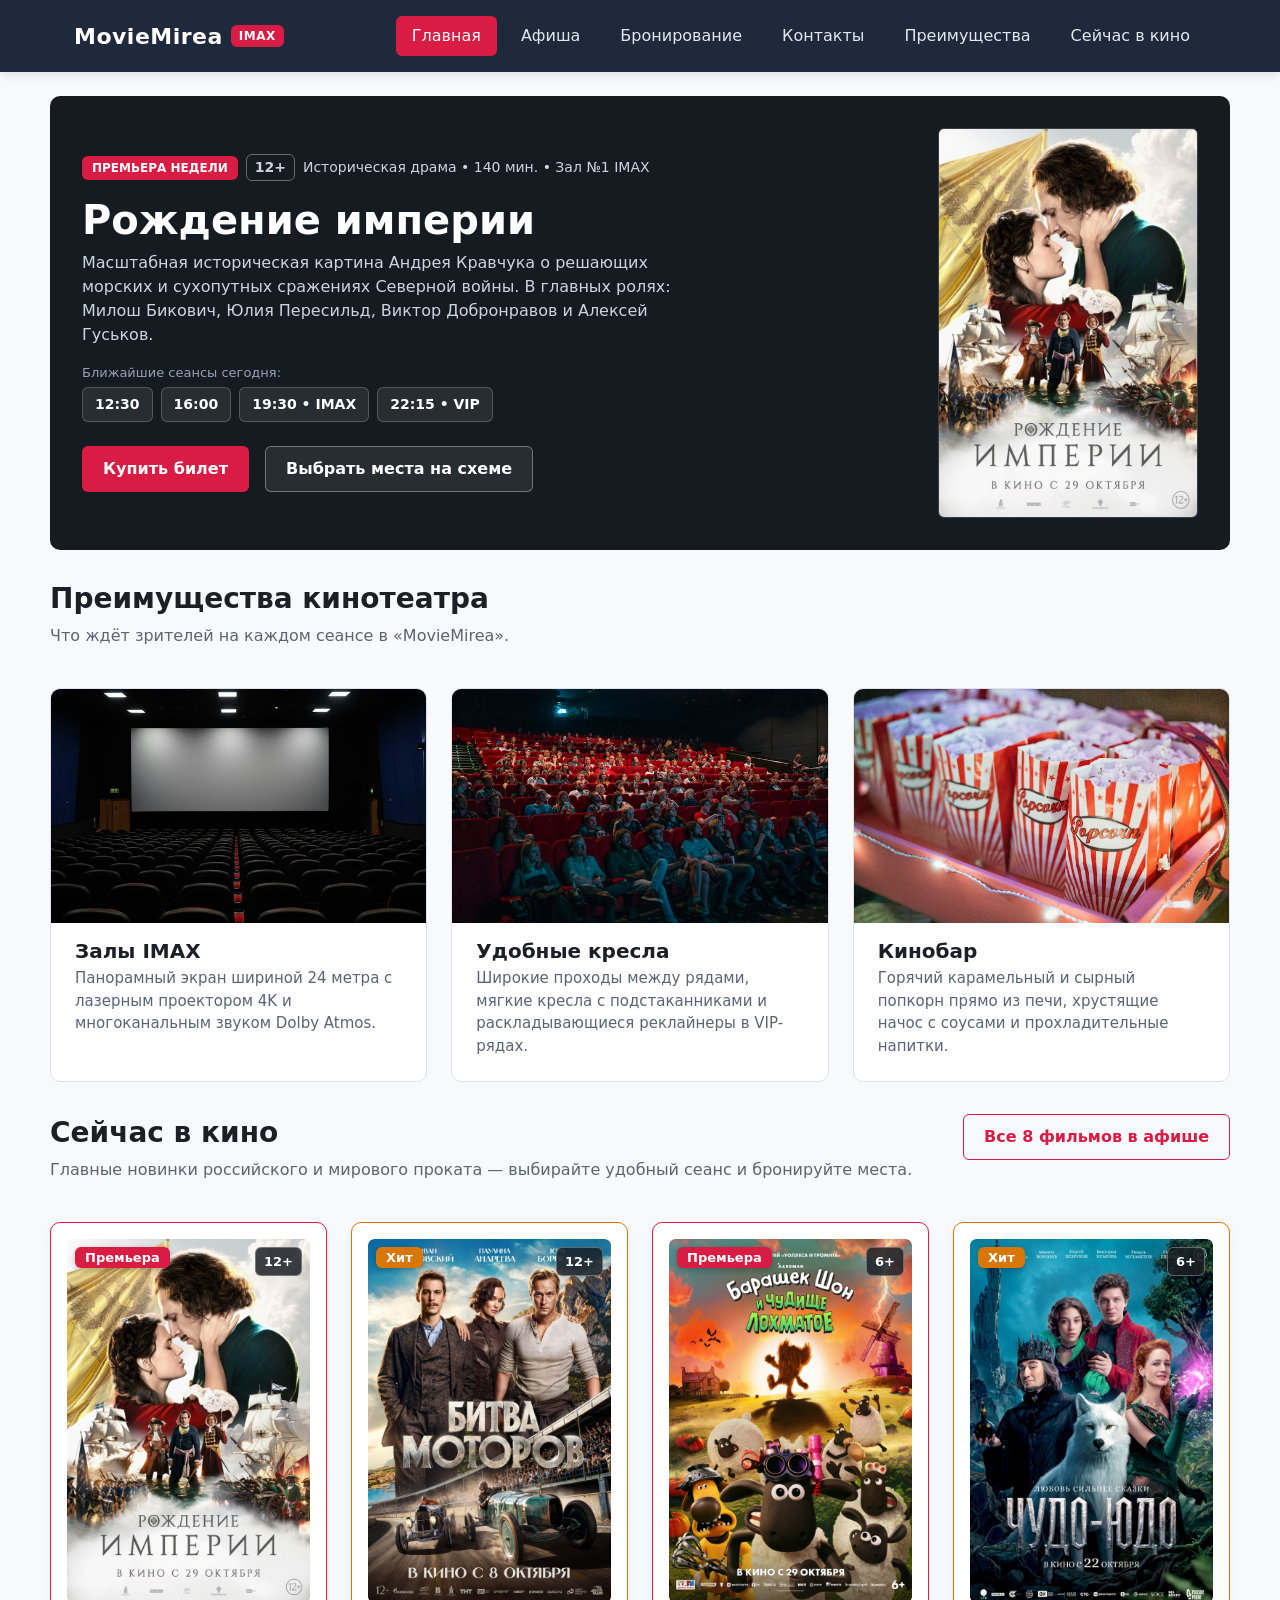
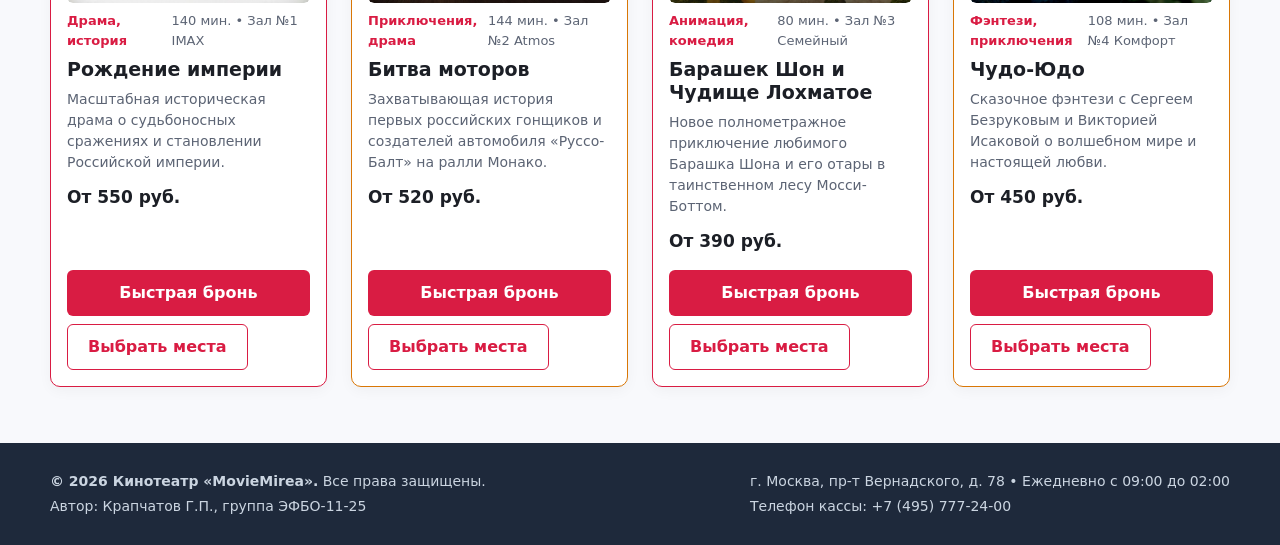
==== index.html @ 4f159b65 "fix: bust browser cache for main.js and style.css across all pages" ====
<!DOCTYPE html>
<html lang="ru">
<head>
  <meta charset="UTF-8">
  <meta name="viewport" content="width=device-width, initial-scale=1.0">
  <meta name="description" content="Главная страница кинотеатра MovieMirea — расписание актуальных сеансов, залы IMAX, комфортные кресла и быстрое бронирование билетов.">
  <title>Главная — Кинотеатр MovieMirea</title>
  <link href="https://cdn.jsdelivr.net/npm/bootstrap@5.3.3/dist/css/bootstrap.min.css" rel="stylesheet">
  <link rel="stylesheet" href="css/style.css?v=3">
  <script src="js/main.js?v=3" defer></script>
</head>
<body class="page">
  <header class="site-header">
    <div class="site-header__inner">
      <a class="site-header__logo" href="index.html">
        MovieMirea
        <span class="site-header__logo-badge">IMAX</span>
      </a>

      <nav class="site-nav" aria-label="Основная навигация">
        <ul class="site-nav__list">
          <li class="site-nav__item"><a class="site-nav__link site-nav__link--active" href="index.html">Главная</a></li>
          <li class="site-nav__item"><a class="site-nav__link" href="afisha.html">Афиша</a></li>
          <li class="site-nav__item"><a class="site-nav__link" href="booking.html">Бронирование</a></li>
          <li class="site-nav__item"><a class="site-nav__link" href="contacts.html">Контакты</a></li>
          <li class="site-nav__item"><a class="site-nav__link" href="index.html#advantages">Преимущества</a></li>
          <li class="site-nav__item"><a class="site-nav__link" href="index.html#now-playing">Сейчас в кино</a></li>
        </ul>
      </nav>
    </div>
  </header>

  <main class="page__main">
    <div class="success-message alert alert-success" id="success-message" role="status" hidden>
      <strong>Бронирование успешно оформлено!</strong> Код брони отправлен по SMS на указанный номер телефона. Ждём вас в кинотеатре «MovieMirea».
    </div>

    <section class="hero">
      <div class="hero__content">
        <div class="hero__meta">
          <span class="hero__tag">Премьера недели</span>
          <span class="hero__age">12+</span>
          <span>Историческая драма &bull; 140 мин. &bull; Зал №1 IMAX</span>
        </div>

        <h1 class="hero__title">Рождение империи</h1>
        <p class="hero__text">
          Масштабная историческая картина Андрея Кравчука о решающих морских и сухопутных сражениях Северной войны.
          В главных ролях: Милош Бикович, Юлия Пересильд, Виктор Добронравов и Алексей Гуськов.
        </p>

        <div class="hero__sessions">
          <span class="hero__sessions-label">Ближайшие сеансы сегодня:</span>
          <div class="hero__sessions-list">
            <a class="hero__session-chip" href="booking.html?movie=empire">12:30</a>
            <a class="hero__session-chip" href="booking.html?movie=empire">16:00</a>
            <a class="hero__session-chip" href="booking.html?movie=empire">19:30 &bull; IMAX</a>
            <a class="hero__session-chip" href="booking.html?movie=empire">22:15 &bull; VIP</a>
          </div>
        </div>

        <div class="hero__actions">
          <button class="button button--primary btn-lg" type="button" id="hero-buy-ticket-btn" data-movie="Рождение империи">
            Купить билет
          </button>
          <a class="button button--outline-light" href="booking.html?movie=empire">Выбрать места на схеме</a>
        </div>
      </div>

      <figure class="hero__poster-wrap">
        <img
          class="hero__poster"
          src="images/movie-1.jpg"
          alt="Постер фильма Рождение империи"
          width="680"
          height="1000"
        >
      </figure>
    </section>

    <section class="section" id="advantages">
      <div class="section__header">
        <div>
          <h2 class="section__title">Преимущества кинотеатра</h2>
          <p class="section__text">Что ждёт зрителей на каждом сеансе в «MovieMirea».</p>
        </div>
      </div>

      <div class="advantages-grid">
        <article class="advantage-card">
          <img
            class="advantage-card__image"
            src="images/adv-imax.jpg"
            alt="Большой экран зала IMAX"
            width="700"
            height="440"
            loading="lazy"
          >
          <div class="advantage-card__body">
            <h3 class="advantage-card__title">Залы IMAX</h3>
            <p class="advantage-card__text">
              Панорамный экран шириной 24 метра с лазерным проектором 4K и многоканальным звуком Dolby Atmos.
            </p>
          </div>
        </article>

        <article class="advantage-card">
          <img
            class="advantage-card__image"
            src="images/adv-seats.jpg"
            alt="Мягкие кресла в зрительном зале"
            width="700"
            height="440"
            loading="lazy"
          >
          <div class="advantage-card__body">
            <h3 class="advantage-card__title">Удобные кресла</h3>
            <p class="advantage-card__text">
              Широкие проходы между рядами, мягкие кресла с подстаканниками и раскладывающиеся реклайнеры в VIP-рядах.
            </p>
          </div>
        </article>

        <article class="advantage-card">
          <img
            class="advantage-card__image"
            src="images/adv-bar.jpg"
            alt="Свежий попкорн в кинобаре"
            width="700"
            height="440"
            loading="lazy"
          >
          <div class="advantage-card__body">
            <h3 class="advantage-card__title">Кинобар</h3>
            <p class="advantage-card__text">
              Горячий карамельный и сырный попкорн прямо из печи, хрустящие начос с соусами и прохладительные напитки.
            </p>
          </div>
        </article>
      </div>
    </section>

    <section class="section" id="now-playing">
      <div class="section__header">
        <div>
          <h2 class="section__title">Сейчас в кино</h2>
          <p class="section__text">Главные новинки российского и мирового проката — выбирайте удобный сеанс и бронируйте места.</p>
        </div>
        <a class="button button--secondary" href="afisha.html">Все 8 фильмов в афише</a>
      </div>

      <div class="movies-grid">
        <article class="movie-card movie-card--premiere">
          <div class="movie-card__poster-wrap">
            <img class="movie-card__image" src="images/movie-1.jpg" alt="Постер фильма Рождение империи" width="680" height="1000" loading="lazy">
            <span class="movie-card__badge movie-card__badge--premiere badge">Премьера</span>
            <span class="movie-card__age">12+</span>
          </div>
          <div class="movie-card__meta">
            <span class="movie-card__genre">Драма, история</span>
            <span>140 мин. &bull; Зал №1 IMAX</span>
          </div>
          <h3 class="movie-card__title">Рождение империи</h3>
          <p class="movie-card__description">Масштабная историческая драма о судьбоносных сражениях и становлении Российской империи.</p>
          <p class="movie-card__price">От 550 руб.</p>
          <div class="movie-card__actions">
            <button class="button button--primary movie-card__button js-quick-book" type="button" data-movie="Рождение империи">
              Быстрая бронь
            </button>
            <a class="button button--secondary" href="booking.html?movie=empire">Выбрать места</a>
          </div>
        </article>

        <article class="movie-card movie-card--hit">
          <div class="movie-card__poster-wrap">
            <img class="movie-card__image" src="images/movie-2.jpg" alt="Постер фильма Битва моторов" width="680" height="1000" loading="lazy">
            <span class="movie-card__badge movie-card__badge--hit badge">Хит</span>
            <span class="movie-card__age">12+</span>
          </div>
          <div class="movie-card__meta">
            <span class="movie-card__genre">Приключения, драма</span>
            <span>144 мин. &bull; Зал №2 Atmos</span>
          </div>
          <h3 class="movie-card__title">Битва моторов</h3>
          <p class="movie-card__description">Захватывающая история первых российских гонщиков и создателей автомобиля «Руссо-Балт» на ралли Монако.</p>
          <p class="movie-card__price">От 520 руб.</p>
          <div class="movie-card__actions">
            <button class="button button--primary movie-card__button js-quick-book" type="button" data-movie="Битва моторов">
              Быстрая бронь
            </button>
            <a class="button button--secondary" href="booking.html?movie=motors">Выбрать места</a>
          </div>
        </article>

        <article class="movie-card movie-card--premiere">
          <div class="movie-card__poster-wrap">
            <img class="movie-card__image" src="images/movie-3.jpg" alt="Постер мультфильма Барашек Шон и Чудище Лохматое" width="680" height="1000" loading="lazy">
            <span class="movie-card__badge movie-card__badge--premiere badge">Премьера</span>
            <span class="movie-card__age">6+</span>
          </div>
          <div class="movie-card__meta">
            <span class="movie-card__genre">Анимация, комедия</span>
            <span>80 мин. &bull; Зал №3 Семейный</span>
          </div>
          <h3 class="movie-card__title">Барашек Шон и Чудище Лохматое</h3>
          <p class="movie-card__description">Новое полнометражное приключение любимого Барашка Шона и его отары в таинственном лесу Мосси-Боттом.</p>
          <p class="movie-card__price">От 390 руб.</p>
          <div class="movie-card__actions">
            <button class="button button--primary movie-card__button js-quick-book" type="button" data-movie="Барашек Шон и Чудище Лохматое">
              Быстрая бронь
            </button>
            <a class="button button--secondary" href="booking.html?movie=shaun">Выбрать места</a>
          </div>
        </article>

        <article class="movie-card movie-card--hit">
          <div class="movie-card__poster-wrap">
            <img class="movie-card__image" src="images/movie-5.jpg" alt="Постер фильма Чудо-Юдо" width="680" height="1000" loading="lazy">
            <span class="movie-card__badge movie-card__badge--hit badge">Хит</span>
            <span class="movie-card__age">6+</span>
          </div>
          <div class="movie-card__meta">
            <span class="movie-card__genre">Фэнтези, приключения</span>
            <span>108 мин. &bull; Зал №4 Комфорт</span>
          </div>
          <h3 class="movie-card__title">Чудо-Юдо</h3>
          <p class="movie-card__description">Сказочное фэнтези с Сергеем Безруковым и Викторией Исаковой о волшебном мире и настоящей любви.</p>
          <p class="movie-card__price">От 450 руб.</p>
          <div class="movie-card__actions">
            <button class="button button--primary movie-card__button js-quick-book" type="button" data-movie="Чудо-Юдо">
              Быстрая бронь
            </button>
            <a class="button button--secondary" href="booking.html?movie=chudo">Выбрать места</a>
          </div>
        </article>
      </div>
    </section>
  </main>

  <footer class="site-footer">
    <div class="site-footer__inner">
      <div>
        <p class="site-footer__text"><strong>&copy; 2026 Кинотеатр «MovieMirea».</strong> Все права защищены.</p>
        <p class="site-footer__text">Автор: Крапчатов Г.П., группа ЭФБО-11-25</p>
      </div>
      <div>
        <p class="site-footer__text">г. Москва, пр-т Вернадского, д. 78 &bull; Ежедневно с 09:00 до 02:00</p>
        <p class="site-footer__text">Телефон кассы: +7 (495) 777-24-00</p>
      </div>
    </div>
  </footer>

  <button class="button button--primary scroll-top" type="button" id="scroll-top" hidden aria-label="Наверх">
    Наверх &uarr;
  </button>

  <dialog class="booking-dialog" id="quick-booking-dialog" aria-labelledby="quick-booking-title">
    <div class="booking-dialog__inner">
      <button class="booking-dialog__close" type="button" id="close-booking-dialog-cross" aria-label="Закрыть окно">&times;</button>
      <h2 class="booking-dialog__title" id="quick-booking-title">Быстрое бронирование</h2>
      <p class="booking-dialog__movie" id="dialog-movie-name">Вы выбрали: Рождение империи</p>

      <form class="booking-form" id="quick-booking-form" action="#" method="post" novalidate>
        <div class="booking-form__field">
          <label class="booking-form__label" for="quick-movie">
            Фильм <span class="booking-form__required" aria-hidden="true">*</span>
          </label>
          <select class="booking-form__select form-select" id="quick-movie" name="movie" required>
            <option value="Рождение империи">Рождение империи (12+)</option>
            <option value="Битва моторов">Битва моторов (12+)</option>
            <option value="Барашек Шон и Чудище Лохматое">Барашек Шон и Чудище Лохматое (6+)</option>
            <option value="Чудо-Юдо">Чудо-Юдо (6+)</option>
            <option value="Большие гонки. Пегас III">Большие гонки. Пегас III (16+)</option>
            <option value="Зверь">Зверь (18+)</option>
            <option value="Голодные игры: Рассвет жатвы">Голодные игры: Рассвет жатвы (12+)</option>
            <option value="Чебурашка 3">Чебурашка 3 (6+)</option>
          </select>
        </div>

        <div class="row g-3">
          <div class="col-sm-6">
            <div class="booking-form__field">
              <label class="booking-form__label" for="quick-session">
                Сеанс <span class="booking-form__required" aria-hidden="true">*</span>
              </label>
              <select class="booking-form__select form-select" id="quick-session" name="session" required>
                <option value="12:30">12:30 (Дневной)</option>
                <option value="16:00">16:00 (Дневной)</option>
                <option value="19:30" selected>19:30 (Вечерний IMAX)</option>
                <option value="22:15">22:15 (Ночной VIP)</option>
              </select>
            </div>
          </div>

          <div class="col-sm-6">
            <div class="booking-form__field">
              <label class="booking-form__label" for="quick-tickets">
                Количество билетов <span class="booking-form__required" aria-hidden="true">*</span>
              </label>
              <input
                class="booking-form__input form-control"
                id="quick-tickets"
                name="tickets"
                type="number"
                min="1"
                max="10"
                value="2"
                required
              >
            </div>
          </div>
        </div>

        <div class="booking-form__field">
          <label class="booking-form__label" for="quick-name">
            Ваше имя <span class="booking-form__required" aria-hidden="true">*</span>
          </label>
          <input
            class="booking-form__input form-control"
            id="quick-name"
            name="name"
            type="text"
            placeholder="Введите ваше имя"
            minlength="2"
            autocomplete="given-name"
            required
          >
        </div>

        <div class="booking-form__field">
          <label class="booking-form__label" for="quick-phone">
            Телефон для SMS с билетом <span class="booking-form__required" aria-hidden="true">*</span>
          </label>
          <input
            class="booking-form__input form-control"
            id="quick-phone"
            name="phone"
            type="tel"
            inputmode="tel"
            placeholder="+7 (900) 000-00-00"
            required
          >
          <small class="booking-form__hint">Мы отправим номер брони по SMS за 30 минут до начала сеанса.</small>
        </div>

        <div class="booking-form__field booking-form__field--checkbox">
          <label class="booking-form__label" for="quick-agreement">
            <input class="booking-form__checkbox form-check-input mt-0" id="quick-agreement" name="agreement" type="checkbox" required checked>
            <span>Согласен с правилами посещения кинотеатра и обработкой данных <span class="booking-form__required" aria-hidden="true">*</span></span>
          </label>
        </div>

        <div class="booking-form__actions">
          <button class="button button--primary" type="submit">Подтвердить бронь</button>
          <button class="button button--secondary" type="reset">Очистить</button>
          <button class="button button--secondary" type="button" id="close-booking-dialog">Закрыть</button>
        </div>
      </form>
    </div>
  </dialog>
</body>
</html>
---- css/style.css ----
/* ===============================
   1. Переменные проекта
   =============================== */

:root {
  /* Основные цвета проекта */
  --color-bg: #f8f9fc;
  --color-text: #1c1f26;
  --color-muted: #5c6474;
  --color-primary: #d91c43;
  --color-primary-dark: #a81231;
  --color-accent: #1e293b;
  --color-border: #dce1eb;
  --color-surface: #ffffff;
  --color-surface-alt: #f1f4f9;
  --color-surface-accent: #fff0f3;
  --color-danger: #c62828;
  --color-success: #168a2f;
  --color-success-bg: #eefaf0;
  --color-warning: #d97706;
  --color-vip: #7c3aed;
  --color-white: #ffffff;

  /* Отступы */
  --space-xs: 4px;
  --space-sm: 8px;
  --space-md: 16px;
  --space-lg: 24px;
  --space-xl: 32px;
  --space-2xl: 48px;

  /* Скругления */
  --radius-sm: 6px;
  --radius-md: 10px;
  --radius-lg: 16px;

  /* Размеры */
  --container-width: 1180px;
}

/* ===============================
   2. Базовые стили
   =============================== */

* {
  box-sizing: border-box;
}

html {
  scroll-behavior: smooth;
}

body {
  margin: 0;
  font-family: system-ui, -apple-system, "Segoe UI", Roboto, Arial, sans-serif;
  line-height: 1.5;
  color: var(--color-text);
  background-color: var(--color-bg);
}

a {
  color: var(--color-primary);
  transition: color 0.2s ease, background-color 0.2s ease;
}

a:hover {
  color: var(--color-primary-dark);
}

a:focus-visible {
  outline: 2px solid var(--color-primary);
  outline-offset: 3px;
}

:target {
  outline: 2px dashed var(--color-primary);
  outline-offset: 4px;
}

/* ===============================
   3. Блок page
   =============================== */

.page {
  min-height: 100vh;
  display: flex;
  flex-direction: column;
}

.page__main {
  flex: 1;
  padding: var(--space-lg) var(--space-md);
}

/*
  Модификатор фиксирует страницу,
  когда открыто модальное окно.
*/
.page--locked {
  position: fixed;
  width: 100%;
  overflow-y: scroll;
}

/* ===============================
   4. Шапка и навигация
   =============================== */

.site-header {
  background-color: var(--color-accent);
  color: var(--color-white);
  box-shadow: 0 2px 10px rgba(0, 0, 0, 0.12);
}

.site-header__inner {
  display: flex;
  justify-content: space-between;
  align-items: center;
  flex-wrap: wrap;
  gap: var(--space-md);
  max-width: var(--container-width);
  margin: 0 auto;
  padding: var(--space-md) var(--space-lg);
}

.site-header__logo {
  display: inline-flex;
  align-items: center;
  gap: var(--space-sm);
  font-size: 22px;
  font-weight: 800;
  letter-spacing: 0.5px;
  color: var(--color-white);
  text-decoration: none;
}

.site-header__logo:hover {
  color: #ff8fa3;
}

.site-header__logo-badge {
  display: inline-block;
  padding: 2px 8px;
  font-size: 12px;
  font-weight: 700;
  text-transform: uppercase;
  background-color: var(--color-primary);
  color: var(--color-white);
  border-radius: var(--radius-sm);
}

.site-nav__list {
  display: flex;
  flex-wrap: wrap;
  justify-content: center;
  align-items: center;
  gap: var(--space-sm);
  margin: 0;
  padding: 0;
  list-style: none;
}

.site-nav__link {
  display: inline-block;
  padding: var(--space-sm) var(--space-md);
  color: #e2e8f0;
  text-decoration: none;
  font-weight: 500;
  border-radius: var(--radius-sm);
}

.site-nav__link:hover {
  color: var(--color-white);
  background-color: rgba(255, 255, 255, 0.12);
}

.site-nav__link:focus-visible {
  outline: 2px solid var(--color-white);
  outline-offset: 2px;
}

.site-nav__link--active {
  color: var(--color-white);
  background-color: var(--color-primary);
}

.site-nav__link--active:hover {
  background-color: var(--color-primary-dark);
}

/* ===============================
   5. Хлебные крошки
   =============================== */

.breadcrumbs {
  max-width: var(--container-width);
  margin: 0 auto var(--space-md);
  font-size: 14px;
  color: var(--color-muted);
}

.breadcrumbs__link {
  color: var(--color-primary);
  text-decoration: none;
}

.breadcrumbs__link:hover {
  text-decoration: underline;
}

.breadcrumbs__current::before {
  content: " / ";
  color: var(--color-muted);
}

/* ===============================
   6. Разделы страницы и первый экран
   =============================== */

.hero {
  max-width: var(--container-width);
  margin: 0 auto var(--space-xl);
  padding: var(--space-xl);
  display: grid;
  grid-template-columns: 1.4fr 260px;
  gap: var(--space-xl);
  align-items: center;
  background-color: #161b22;
  color: var(--color-white);
  border-radius: var(--radius-md);
}

.hero__content {
  display: flex;
  flex-direction: column;
  align-items: flex-start;
}

.hero__meta {
  display: flex;
  flex-wrap: wrap;
  align-items: center;
  gap: var(--space-sm);
  margin-bottom: var(--space-md);
  font-size: 14px;
  color: #cbd5e1;
}

.hero__tag {
  padding: 3px 10px;
  font-size: 12px;
  font-weight: 700;
  text-transform: uppercase;
  background-color: var(--color-primary);
  color: var(--color-white);
  border-radius: var(--radius-sm);
}

.hero__age {
  padding: 2px 8px;
  font-weight: 700;
  border: 1px solid rgba(255, 255, 255, 0.35);
  border-radius: var(--radius-sm);
}

.hero__title {
  margin-top: 0;
  margin-bottom: var(--space-sm);
  font-size: clamp(28px, 3.6vw, 40px);
  font-weight: 800;
  line-height: 1.15;
}

.hero__text {
  max-width: 620px;
  margin-top: 0;
  margin-bottom: var(--space-md);
  font-size: 16px;
  color: #cbd5e1;
}

.hero__sessions {
  margin-bottom: var(--space-lg);
}

.hero__sessions-label {
  display: block;
  margin-bottom: var(--space-xs);
  font-size: 13px;
  color: #94a3b8;
}

.hero__sessions-list {
  display: flex;
  flex-wrap: wrap;
  gap: var(--space-sm);
}

.hero__session-chip {
  display: inline-block;
  padding: 6px 12px;
  font-size: 14px;
  font-weight: 600;
  color: var(--color-white);
  text-decoration: none;
  background-color: rgba(255, 255, 255, 0.08);
  border: 1px solid rgba(255, 255, 255, 0.2);
  border-radius: var(--radius-sm);
}

.hero__session-chip:hover {
  color: var(--color-white);
  background-color: var(--color-primary);
  border-color: var(--color-primary);
}

.hero__actions {
  display: flex;
  flex-wrap: wrap;
  gap: var(--space-md);
  align-items: center;
}

.hero__poster-wrap {
  margin: 0;
}

.hero__poster {
  display: block;
  width: 100%;
  height: auto;
  aspect-ratio: 2 / 3;
  object-fit: cover;
  border-radius: var(--radius-sm);
  border: 1px solid rgba(255, 255, 255, 0.15);
}

.section {
  max-width: var(--container-width);
  margin: 0 auto var(--space-xl);
}

.section__header {
  display: flex;
  justify-content: space-between;
  align-items: baseline;
  flex-wrap: wrap;
  gap: var(--space-md);
  margin-bottom: var(--space-lg);
}

.section__title {
  margin-top: 0;
  margin-bottom: var(--space-sm);
  font-size: 28px;
  font-weight: 800;
}

.section__text {
  margin-top: 0;
  color: var(--color-muted);
}

/* ===============================
   7. Кнопки
   =============================== */

.button {
  display: inline-flex;
  align-items: center;
  justify-content: center;
  gap: var(--space-xs);
  padding: 10px 20px;
  border: 1px solid transparent;
  border-radius: var(--radius-sm);
  font: inherit;
  font-weight: 600;
  text-decoration: none;
  cursor: pointer;
  transition: background-color 0.2s ease, color 0.2s ease, border-color 0.2s ease, transform 0.1s ease;
}

.button:active:not(:disabled) {
  transform: translateY(1px);
}

.button--primary {
  color: var(--color-white);
  background-color: var(--color-primary);
}

.button--primary:hover {
  color: var(--color-white);
  background-color: var(--color-primary-dark);
}

.button--secondary {
  color: var(--color-primary);
  background-color: transparent;
  border-color: var(--color-primary);
}

.button--secondary:hover {
  color: var(--color-white);
  background-color: var(--color-primary);
}

.button--outline-light {
  color: var(--color-white);
  background-color: rgba(255, 255, 255, 0.08);
  border-color: rgba(255, 255, 255, 0.35);
}

.button--outline-light:hover {
  color: var(--color-accent);
  background-color: var(--color-white);
}

.button:focus-visible {
  outline: 2px solid var(--color-primary);
  outline-offset: 3px;
}

.button:disabled,
.button--disabled {
  opacity: 0.6;
  cursor: not-allowed;
}

/* ===============================
   8. Блок преимуществ кинотеатра
   =============================== */

.advantages-grid {
  display: grid;
  grid-template-columns: repeat(3, 1fr);
  gap: var(--space-lg);
}

.advantage-card {
  display: flex;
  flex-direction: column;
  overflow: hidden;
  background-color: var(--color-surface);
  border: 1px solid var(--color-border);
  border-radius: var(--radius-md);
}

.advantage-card__image {
  display: block;
  width: 100%;
  height: auto;
  aspect-ratio: 16 / 10;
  object-fit: cover;
}

.advantage-card__body {
  padding: var(--space-md) var(--space-lg) var(--space-lg);
}

.advantage-card__title {
  margin: 0 0 var(--space-xs);
  font-size: 20px;
  font-weight: 700;
  color: var(--color-text);
}

.advantage-card__text {
  margin: 0;
  font-size: 15px;
  color: var(--color-muted);
}

/* ===============================
   9. Карточки фильмов
   =============================== */

.movies-grid {
  display: grid;
  grid-template-columns: repeat(auto-fill, minmax(260px, 1fr));
  gap: var(--space-lg);
}

.movie-card {
  position: relative;
  display: flex;
  flex-direction: column;
  gap: var(--space-sm);
  padding: var(--space-md);
  border: 1px solid var(--color-border);
  border-radius: var(--radius-md);
  background-color: var(--color-surface);
  box-shadow: 0 4px 14px rgba(0, 0, 0, 0.04);
  transition: transform 0.2s ease, border-color 0.2s ease, box-shadow 0.2s ease;
}

.movie-card:hover {
  border-color: var(--color-primary);
  transform: translateY(-3px);
  box-shadow: 0 10px 24px rgba(217, 28, 67, 0.12);
}

.movie-card--premiere {
  border-color: var(--color-primary);
}

.movie-card--hit {
  border-color: var(--color-warning);
}

.movie-card--soon {
  border-color: var(--color-vip);
  background-color: var(--color-surface-alt);
}

.movie-card__poster-wrap {
  position: relative;
  overflow: hidden;
  border-radius: var(--radius-sm);
}

.movie-card__image {
  display: block;
  width: 100%;
  height: auto;
  aspect-ratio: 2 / 3;
  object-fit: cover;
  border-radius: var(--radius-sm);
}

.movie-card__badge {
  position: absolute;
  top: var(--space-sm);
  left: var(--space-sm);
  z-index: 2;
  padding: 4px 10px;
  font-size: 13px;
  font-weight: 700;
  color: var(--color-white);
  background-color: var(--color-primary);
  border-radius: var(--radius-sm);
  box-shadow: 0 2px 6px rgba(0, 0, 0, 0.25);
}

.movie-card__badge--premiere {
  background-color: var(--color-primary);
}

.movie-card__badge--hit {
  background-color: var(--color-warning);
}

.movie-card__badge--soon {
  background-color: var(--color-vip);
}

.movie-card__age {
  position: absolute;
  top: var(--space-sm);
  right: var(--space-sm);
  z-index: 2;
  padding: 4px 8px;
  font-size: 13px;
  font-weight: 700;
  color: var(--color-white);
  background-color: rgba(28, 31, 38, 0.85);
  border: 1px solid rgba(255, 255, 255, 0.3);
  border-radius: var(--radius-sm);
}

.movie-card__meta {
  display: flex;
  justify-content: space-between;
  align-items: center;
  gap: var(--space-xs);
  font-size: 13px;
  color: var(--color-muted);
}

.movie-card__genre {
  font-weight: 600;
  color: var(--color-primary);
}

.movie-card__title {
  margin: 0;
  font-size: 19px;
  font-weight: 700;
  color: var(--color-text);
}

.movie-card__description {
  margin: 0;
  font-size: 14px;
  color: var(--color-muted);
}

.movie-card__price {
  margin: var(--space-xs) 0 0;
  font-size: 17px;
  font-weight: 700;
  color: var(--color-text);
}

.movie-card__actions {
  display: flex;
  flex-wrap: wrap;
  gap: var(--space-sm);
  margin-top: auto;
  padding-top: var(--space-sm);
}

.movie-card__button {
  flex: 1;
}

/* ===============================
   10. Модальное окно и формы
   =============================== */

.booking-dialog {
  width: min(100% - 32px, 560px);
  padding: 0;
  border: none;
  border-radius: var(--radius-lg);
  box-shadow: 0 20px 48px rgba(0, 0, 0, 0.35);
}

.booking-dialog::backdrop {
  background-color: rgba(15, 23, 42, 0.65);
}

.booking-dialog[open] {
  animation: dialog-show 0.25s ease;
}

@keyframes dialog-show {
  from {
    opacity: 0;
    transform: translateY(-20px);
  }
  to {
    opacity: 1;
    transform: translateY(0);
  }
}

.booking-dialog__inner {
  position: relative;
  padding: var(--space-lg);
}

.booking-dialog__close {
  position: absolute;
  top: var(--space-md);
  right: var(--space-md);
  width: 36px;
  height: 36px;
  border: none;
  border-radius: 50%;
  font-size: 24px;
  line-height: 1;
  color: var(--color-text);
  background-color: var(--color-surface-alt);
  cursor: pointer;
}

.booking-dialog__close:hover {
  background-color: var(--color-border);
}

.booking-dialog__close:focus-visible {
  outline: 2px solid var(--color-primary);
  outline-offset: 2px;
}

.booking-dialog__title {
  margin-top: 0;
  margin-bottom: var(--space-xs);
  padding-right: 40px;
}

.booking-dialog__movie {
  margin: 0 0 var(--space-md);
  font-weight: 700;
  color: var(--color-primary);
}

.booking-form__fieldset {
  margin: 0 0 var(--space-md);
  padding: var(--space-md);
  border: 1px solid var(--color-border);
  border-radius: var(--radius-md);
  background-color: var(--color-surface);
}

.booking-form__legend {
  padding: 0 var(--space-xs);
  font-size: 18px;
  font-weight: 700;
}

.booking-form__field {
  margin-bottom: var(--space-md);
}

.booking-form__label {
  display: block;
  margin-bottom: var(--space-xs);
  font-weight: 600;
}

.booking-form__required {
  color: var(--color-danger);
}

.booking-form__input,
.booking-form__select,
.booking-form__textarea {
  width: 100%;
  padding: 10px 12px;
  border: 1px solid var(--color-border);
  border-radius: var(--radius-sm);
  font: inherit;
  background-color: var(--color-surface);
}

.booking-form__input:hover,
.booking-form__select:hover,
.booking-form__textarea:hover {
  border-color: var(--color-primary);
}

.booking-form__input:focus-visible,
.booking-form__select:focus-visible,
.booking-form__textarea:focus-visible {
  outline: 2px solid var(--color-primary);
  outline-offset: 2px;
}

.booking-form__input[aria-invalid="true"],
.booking-form__select[aria-invalid="true"],
.booking-form__textarea[aria-invalid="true"],
.booking-form__input:user-invalid,
.booking-form__select:user-invalid {
  border-color: var(--color-danger);
}

.booking-form__hint {
  display: block;
  margin-top: var(--space-xs);
  font-size: 13px;
  color: var(--color-muted);
}

.booking-form__field--checkbox .booking-form__label {
  display: flex;
  align-items: center;
  gap: var(--space-sm);
  font-weight: 400;
}

.booking-form__actions {
  display: flex;
  flex-wrap: wrap;
  gap: var(--space-md);
  margin-top: var(--space-lg);
}

.success-message {
  max-width: var(--container-width);
  margin: 0 auto var(--space-lg);
  padding: var(--space-md) var(--space-lg);
  border-left: 4px solid var(--color-success);
  border-radius: var(--radius-sm);
  background-color: var(--color-success-bg);
}

/* ===============================
   11. Страница афиши и фильтры
   =============================== */

.afisha-layout {
  max-width: var(--container-width);
  margin: 0 auto var(--space-xl);
  display: grid;
  grid-template-columns: 280px 1fr;
  grid-template-areas: "filters movies";
  gap: var(--space-lg);
}

.afisha-filters {
  grid-area: filters;
  position: sticky;
  top: var(--space-lg);
  align-self: start;
  padding: var(--space-md);
  border: 1px solid var(--color-border);
  border-radius: var(--radius-md);
  background-color: var(--color-surface);
}

.afisha-filters__title {
  margin-top: 0;
  margin-bottom: var(--space-md);
  font-size: 20px;
}

.afisha-movies {
  grid-area: movies;
}

.afisha-movies__header {
  display: flex;
  justify-content: space-between;
  align-items: center;
  flex-wrap: wrap;
  gap: var(--space-sm);
  margin-bottom: var(--space-md);
}

.afisha-movies__title {
  margin: 0;
  font-size: 22px;
}

.afisha-movies__count {
  margin: 0;
  font-size: 14px;
  font-weight: 600;
  color: var(--color-muted);
}

.filters-form {
  display: grid;
  gap: var(--space-md);
}

.filters-form__fieldset {
  margin: 0;
  padding: var(--space-md);
  border: 1px solid var(--color-border);
  border-radius: var(--radius-sm);
}

.filters-form__legend {
  padding: 0 var(--space-xs);
  font-size: 15px;
  font-weight: 700;
}

.filters-form__label {
  display: flex;
  align-items: center;
  gap: var(--space-sm);
  margin-bottom: var(--space-sm);
  cursor: pointer;
}

.filters-form__label:last-child {
  margin-bottom: 0;
}

.filters-form__actions {
  display: flex;
  flex-direction: column;
  gap: var(--space-sm);
}

/* ===============================
   12. Страница контактов и FAQ
   =============================== */

.about-cinema {
  display: grid;
  grid-template-columns: 1.1fr 0.9fr;
  gap: var(--space-lg);
  align-items: center;
  padding: var(--space-lg);
  background-color: var(--color-surface);
  border: 1px solid var(--color-border);
  border-radius: var(--radius-md);
}

.about-cinema__image {
  display: block;
  width: 100%;
  height: auto;
  border-radius: var(--radius-md);
  object-fit: cover;
}

.cinema-stats {
  display: grid;
  grid-template-columns: repeat(auto-fit, minmax(140px, 1fr));
  gap: var(--space-md);
  margin-top: var(--space-lg);
}

.cinema-stats__item {
  padding: var(--space-md);
  background-color: var(--color-surface-alt);
  border-radius: var(--radius-sm);
  text-align: center;
}

.cinema-stats__value {
  display: block;
  font-size: 24px;
  font-weight: 800;
  color: var(--color-primary);
}

.cinema-stats__label {
  font-size: 13px;
  color: var(--color-muted);
}

.contacts-grid {
  display: grid;
  grid-template-columns: repeat(auto-fit, minmax(260px, 1fr));
  gap: var(--space-lg);
}

.contact-card {
  padding: var(--space-lg);
  background-color: var(--color-surface);
  border: 1px solid var(--color-border);
  border-radius: var(--radius-md);
}

.contact-card__title {
  margin-top: 0;
  margin-bottom: var(--space-sm);
  font-size: 18px;
  font-weight: 700;
}

.contacts-list {
  margin: 0;
  padding-left: 18px;
}

.contacts-list__item {
  margin-bottom: var(--space-sm);
}

.faq__item {
  margin-bottom: var(--space-sm);
  padding: var(--space-md);
  border: 1px solid var(--color-border);
  border-radius: var(--radius-md);
  background-color: var(--color-surface);
}

.faq__question {
  font-weight: 700;
  cursor: pointer;
}

.faq__question:focus-visible {
  outline: 2px solid var(--color-primary);
  outline-offset: 3px;
}

.faq__answer {
  margin: var(--space-sm) 0 0;
  color: var(--color-muted);
}

/* ===============================
   13. Страница бронирования и схема зала
   =============================== */

.booking-layout {
  max-width: var(--container-width);
  margin: 0 auto var(--space-xl);
  display: grid;
  grid-template-columns: 1fr 1.2fr;
  gap: var(--space-lg);
  align-items: start;
}

.hall-card {
  padding: var(--space-lg);
  background-color: var(--color-surface);
  border: 1px solid var(--color-border);
  border-radius: var(--radius-md);
}

.hall-screen {
  margin: 0 auto var(--space-xl);
  padding: var(--space-sm);
  max-width: 420px;
  text-align: center;
  font-size: 13px;
  font-weight: 700;
  letter-spacing: 2px;
  text-transform: uppercase;
  color: var(--color-muted);
  background: linear-gradient(180deg, #cbd5e1 0%, #f1f5f9 100%);
  border-top: 4px solid var(--color-accent);
  border-radius: 50% 50% 0 0 / 14px 14px 0 0;
}

.hall-grid {
  display: flex;
  flex-direction: column;
  gap: 10px;
  margin-bottom: var(--space-lg);
  overflow-x: auto;
}

.hall-row {
  display: flex;
  align-items: center;
  justify-content: center;
  gap: 8px;
}

.hall-row__label {
  width: 58px;
  font-size: 13px;
  font-weight: 600;
  color: var(--color-muted);
  text-align: right;
  margin-right: 6px;
}

.seat {
  width: 34px;
  height: 34px;
  border: 1px solid #94a3b8;
  border-radius: 6px 6px 10px 10px;
  background-color: var(--color-surface-alt);
  color: var(--color-text);
  font-size: 12px;
  font-weight: 700;
  cursor: pointer;
  transition: transform 0.15s ease, background-color 0.15s ease, border-color 0.15s ease;
}

.seat:hover:not(:disabled) {
  transform: scale(1.08);
  border-color: var(--color-primary);
}

.seat--vip {
  border-color: var(--color-vip);
  background-color: #f3e8ff;
  color: #5b21b6;
}

.seat--selected {
  background-color: var(--color-primary);
  border-color: var(--color-primary-dark);
  color: var(--color-white);
}

.seat--occupied,
.seat:disabled {
  background-color: #cbd5e1;
  border-color: #94a3b8;
  color: #64748b;
  cursor: not-allowed;
  opacity: 0.65;
}

.hall-legend {
  display: flex;
  flex-wrap: wrap;
  justify-content: center;
  gap: var(--space-md);
  padding-top: var(--space-md);
  border-top: 1px solid var(--color-border);
  font-size: 14px;
}

.hall-legend__item {
  display: inline-flex;
  align-items: center;
  gap: var(--space-xs);
}

.hall-legend__swatch {
  display: inline-block;
  width: 18px;
  height: 18px;
  border-radius: 4px;
  border: 1px solid #94a3b8;
}

.hall-legend__swatch--free {
  background-color: var(--color-surface-alt);
}

.hall-legend__swatch--vip {
  background-color: #f3e8ff;
  border-color: var(--color-vip);
}

.hall-legend__swatch--selected {
  background-color: var(--color-primary);
  border-color: var(--color-primary-dark);
}

.hall-legend__swatch--occupied {
  background-color: #cbd5e1;
}

.order-summary {
  margin-top: var(--space-lg);
  padding: var(--space-lg);
  background-color: var(--color-surface-accent);
  border: 1px solid #fecdd3;
  border-radius: var(--radius-md);
}

.order-summary__title {
  margin-top: 0;
  margin-bottom: var(--space-sm);
  font-size: 20px;
  font-weight: 700;
}

.order-summary__list {
  margin: 0 0 var(--space-md);
  padding: 0;
  list-style: none;
}

.order-summary__item {
  display: flex;
  justify-content: space-between;
  gap: var(--space-sm);
  padding: 6px 0;
  border-bottom: 1px dashed #fda4af;
}

.order-summary__total {
  display: flex;
  justify-content: space-between;
  align-items: baseline;
  margin: var(--space-md) 0;
  font-size: 22px;
  font-weight: 800;
  color: var(--color-primary-dark);
}

/* ===============================
   14. Таблица цен на билеты
   =============================== */

.table-wrapper {
  overflow-x: auto;
  background-color: var(--color-surface);
  border: 1px solid var(--color-border);
  border-radius: var(--radius-md);
  padding: var(--space-md);
}

.price-table {
  width: 100%;
  min-width: 580px;
  border-collapse: collapse;
}

.price-table__caption {
  margin-bottom: var(--space-sm);
  font-weight: 700;
  text-align: left;
  color: var(--color-text);
  caption-side: top;
}

.price-table__cell {
  padding: 12px 16px;
  border: 1px solid var(--color-border);
  text-align: left;
}

.price-table__cell--head {
  background-color: var(--color-surface-alt);
  font-weight: 700;
}

.price-table tbody tr:nth-child(even) {
  background-color: #fafbfe;
}

.price-table tbody tr:hover {
  background-color: var(--color-surface-accent);
}

.price-table__footer {
  font-size: 14px;
  color: var(--color-muted);
  background-color: var(--color-surface-alt);
}

/* ===============================
   15. Кнопка «Наверх» и подвал
   =============================== */

.scroll-top {
  position: fixed;
  right: var(--space-lg);
  bottom: var(--space-lg);
  z-index: 20;
  box-shadow: 0 4px 12px rgba(0, 0, 0, 0.25);
}

.scroll-top[hidden] {
  display: none;
}

.site-footer {
  margin-top: auto;
  padding: var(--space-lg);
  background-color: var(--color-accent);
  color: #cbd5e1;
}

.site-footer__inner {
  max-width: var(--container-width);
  margin: 0 auto;
  display: flex;
  justify-content: space-between;
  align-items: center;
  flex-wrap: wrap;
  gap: var(--space-md);
}

.site-footer__text {
  margin: 4px 0;
  font-size: 14px;
}

/* ===============================
   16. Адаптивность
   =============================== */

@media (max-width: 920px) {
  .afisha-layout {
    grid-template-columns: 1fr;
    grid-template-areas:
      "filters"
      "movies";
  }

  .afisha-filters {
    position: static;
  }

  .about-cinema,
  .booking-layout,
  .advantages-grid,
  .hero {
    grid-template-columns: 1fr;
  }

  .hero__poster-wrap {
    max-width: 240px;
  }
}
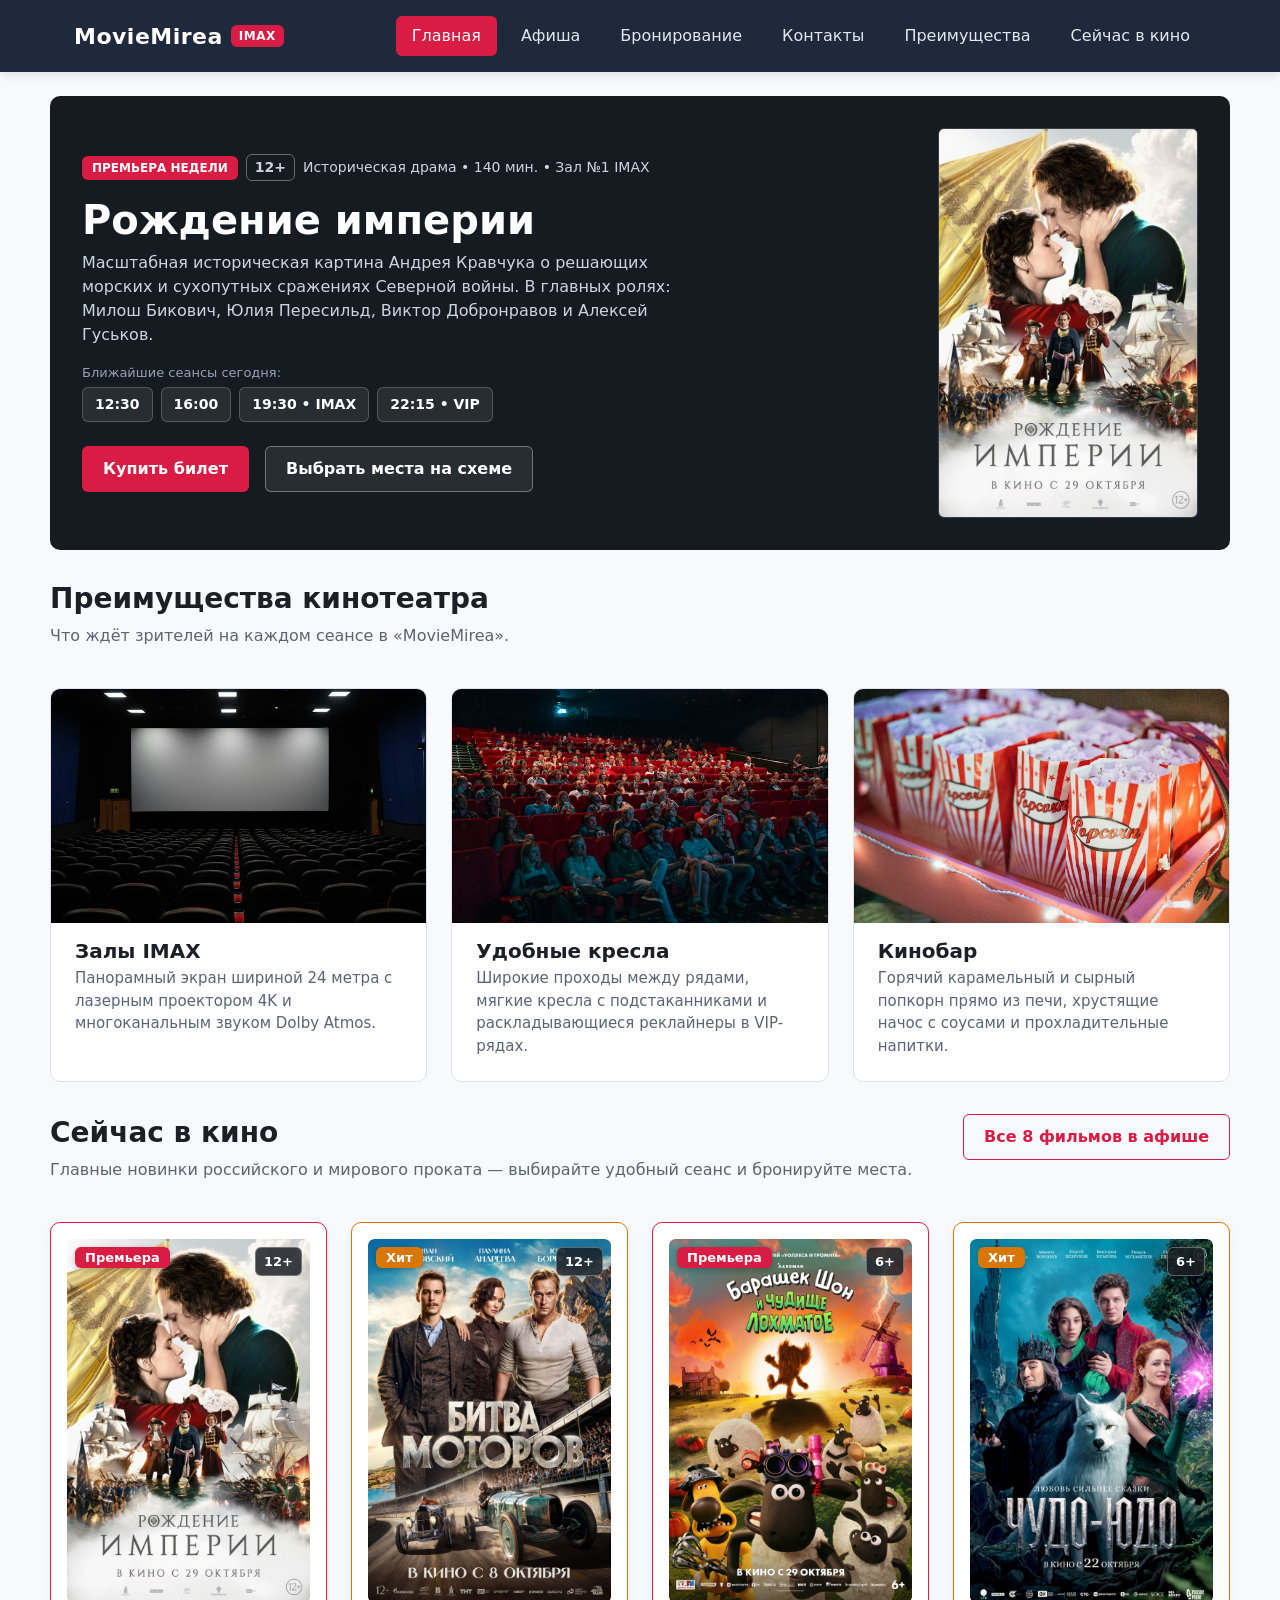
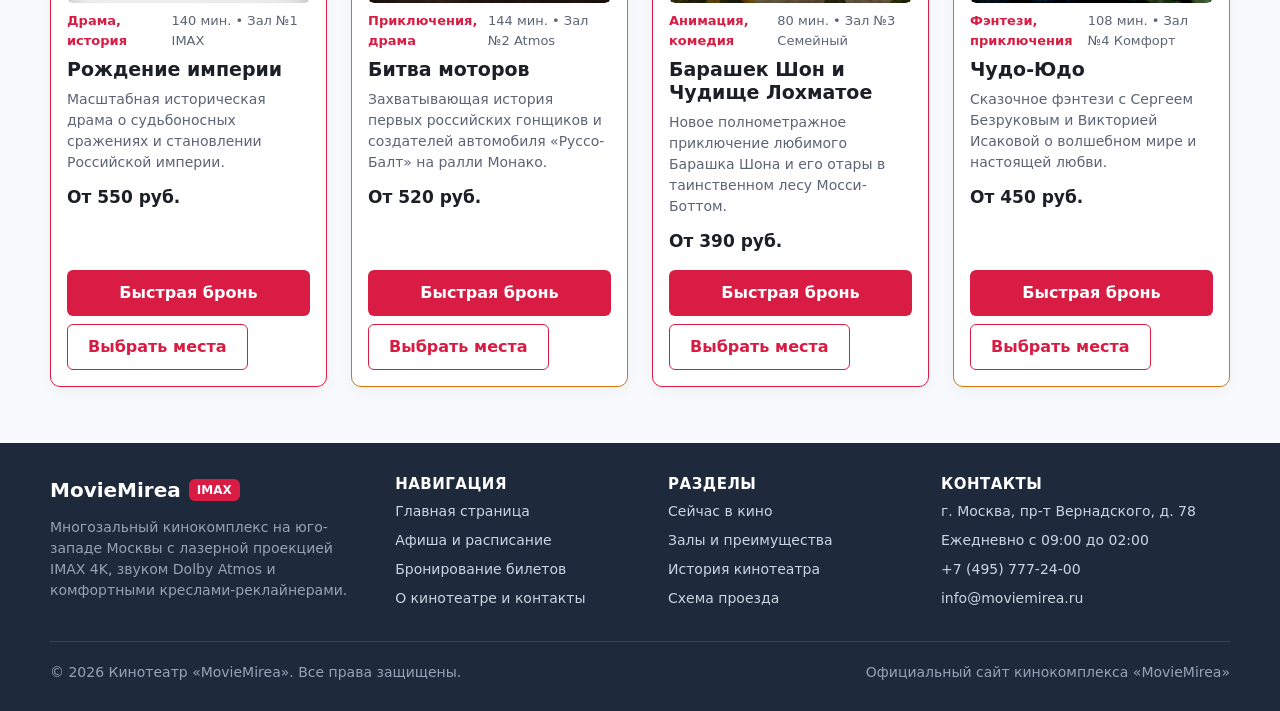
==== commit 934455d5: "feat: add multi-column footer navigation and remove author line from footer" ====
--- a/index.html
+++ b/index.html
@@ -6,8 +6,8 @@
   <meta name="description" content="Главная страница кинотеатра MovieMirea — расписание актуальных сеансов, залы IMAX, комфортные кресла и быстрое бронирование билетов.">
   <title>Главная — Кинотеатр MovieMirea</title>
   <link href="https://cdn.jsdelivr.net/npm/bootstrap@5.3.3/dist/css/bootstrap.min.css" rel="stylesheet">
-  <link rel="stylesheet" href="css/style.css?v=3">
-  <script src="js/main.js?v=3" defer></script>
+  <link rel="stylesheet" href="css/style.css?v=4">
+  <script src="js/main.js?v=4" defer></script>
 </head>
 <body class="page">
   <header class="site-header">
@@ -239,13 +239,51 @@
 
   <footer class="site-footer">
     <div class="site-footer__inner">
-      <div>
-        <p class="site-footer__text"><strong>&copy; 2026 Кинотеатр «MovieMirea».</strong> Все права защищены.</p>
-        <p class="site-footer__text">Автор: Крапчатов Г.П., группа ЭФБО-11-25</p>
-      </div>
-      <div>
-        <p class="site-footer__text">г. Москва, пр-т Вернадского, д. 78 &bull; Ежедневно с 09:00 до 02:00</p>
-        <p class="site-footer__text">Телефон кассы: +7 (495) 777-24-00</p>
+      <div class="site-footer__grid">
+        <div class="site-footer__col">
+          <a class="site-footer__logo" href="index.html">
+            MovieMirea
+            <span class="site-header__logo-badge">IMAX</span>
+          </a>
+          <p class="site-footer__text">
+            Многозальный кинокомплекс на юго-западе Москвы с лазерной проекцией IMAX 4K, звуком Dolby Atmos и комфортными креслами-реклайнерами.
+          </p>
+        </div>
+
+        <nav class="site-footer__col" aria-label="Навигация в подвале">
+          <h3 class="site-footer__title">Навигация</h3>
+          <ul class="site-footer__list">
+            <li class="site-footer__item"><a class="site-footer__link" href="index.html">Главная страница</a></li>
+            <li class="site-footer__item"><a class="site-footer__link" href="afisha.html">Афиша и расписание</a></li>
+            <li class="site-footer__item"><a class="site-footer__link" href="booking.html">Бронирование билетов</a></li>
+            <li class="site-footer__item"><a class="site-footer__link" href="contacts.html">О кинотеатре и контакты</a></li>
+          </ul>
+        </nav>
+
+        <div class="site-footer__col">
+          <h3 class="site-footer__title">Разделы</h3>
+          <ul class="site-footer__list">
+            <li class="site-footer__item"><a class="site-footer__link" href="index.html#now-playing">Сейчас в кино</a></li>
+            <li class="site-footer__item"><a class="site-footer__link" href="index.html#advantages">Залы и преимущества</a></li>
+            <li class="site-footer__item"><a class="site-footer__link" href="contacts.html#about">История кинотеатра</a></li>
+            <li class="site-footer__item"><a class="site-footer__link" href="contacts.html#contact-info">Схема проезда</a></li>
+          </ul>
+        </div>
+
+        <div class="site-footer__col">
+          <h3 class="site-footer__title">Контакты</h3>
+          <ul class="site-footer__list">
+            <li class="site-footer__item">г. Москва, пр-т Вернадского, д. 78</li>
+            <li class="site-footer__item">Ежедневно с 09:00 до 02:00</li>
+            <li class="site-footer__item"><a class="site-footer__link" href="tel:+74957772400">+7 (495) 777-24-00</a></li>
+            <li class="site-footer__item"><a class="site-footer__link" href="mailto:info@moviemirea.ru">info@moviemirea.ru</a></li>
+          </ul>
+        </div>
+      </div>
+
+      <div class="site-footer__bottom">
+        <p class="site-footer__text">&copy; 2026 Кинотеатр «MovieMirea». Все права защищены.</p>
+        <p class="site-footer__text">Официальный сайт кинокомплекса «MovieMirea»</p>
       </div>
     </div>
   </footer>
--- a/css/style.css
+++ b/css/style.css
@@ -1216,7 +1216,7 @@
 
 .site-footer {
   margin-top: auto;
-  padding: var(--space-lg);
+  padding: var(--space-xl) var(--space-lg) var(--space-lg);
   background-color: var(--color-accent);
   color: #cbd5e1;
 }
@@ -1224,16 +1224,74 @@
 .site-footer__inner {
   max-width: var(--container-width);
   margin: 0 auto;
+}
+
+.site-footer__grid {
+  display: grid;
+  grid-template-columns: 1.3fr 1fr 1fr 1.2fr;
+  gap: var(--space-xl);
+  padding-bottom: var(--space-lg);
+  border-bottom: 1px solid rgba(255, 255, 255, 0.12);
+}
+
+.site-footer__logo {
+  display: inline-flex;
+  align-items: center;
+  gap: var(--space-sm);
+  margin-bottom: var(--space-sm);
+  font-size: 20px;
+  font-weight: 800;
+  color: var(--color-white);
+  text-decoration: none;
+}
+
+.site-footer__logo:hover {
+  color: #ff8fa3;
+}
+
+.site-footer__title {
+  margin: 0 0 var(--space-sm);
+  font-size: 15px;
+  font-weight: 700;
+  text-transform: uppercase;
+  letter-spacing: 0.5px;
+  color: var(--color-white);
+}
+
+.site-footer__list {
+  margin: 0;
+  padding: 0;
+  list-style: none;
+}
+
+.site-footer__item {
+  margin-bottom: 8px;
+  font-size: 14px;
+}
+
+.site-footer__link {
+  color: #cbd5e1;
+  text-decoration: none;
+}
+
+.site-footer__link:hover {
+  color: var(--color-white);
+  text-decoration: underline;
+}
+
+.site-footer__bottom {
   display: flex;
   justify-content: space-between;
   align-items: center;
   flex-wrap: wrap;
-  gap: var(--space-md);
+  gap: var(--space-sm);
+  padding-top: var(--space-md);
 }
 
 .site-footer__text {
   margin: 4px 0;
   font-size: 14px;
+  color: #94a3b8;
 }
 
 /* ===============================
@@ -1255,7 +1313,8 @@
   .about-cinema,
   .booking-layout,
   .advantages-grid,
-  .hero {
+  .hero,
+  .site-footer__grid {
     grid-template-columns: 1fr;
   }
 
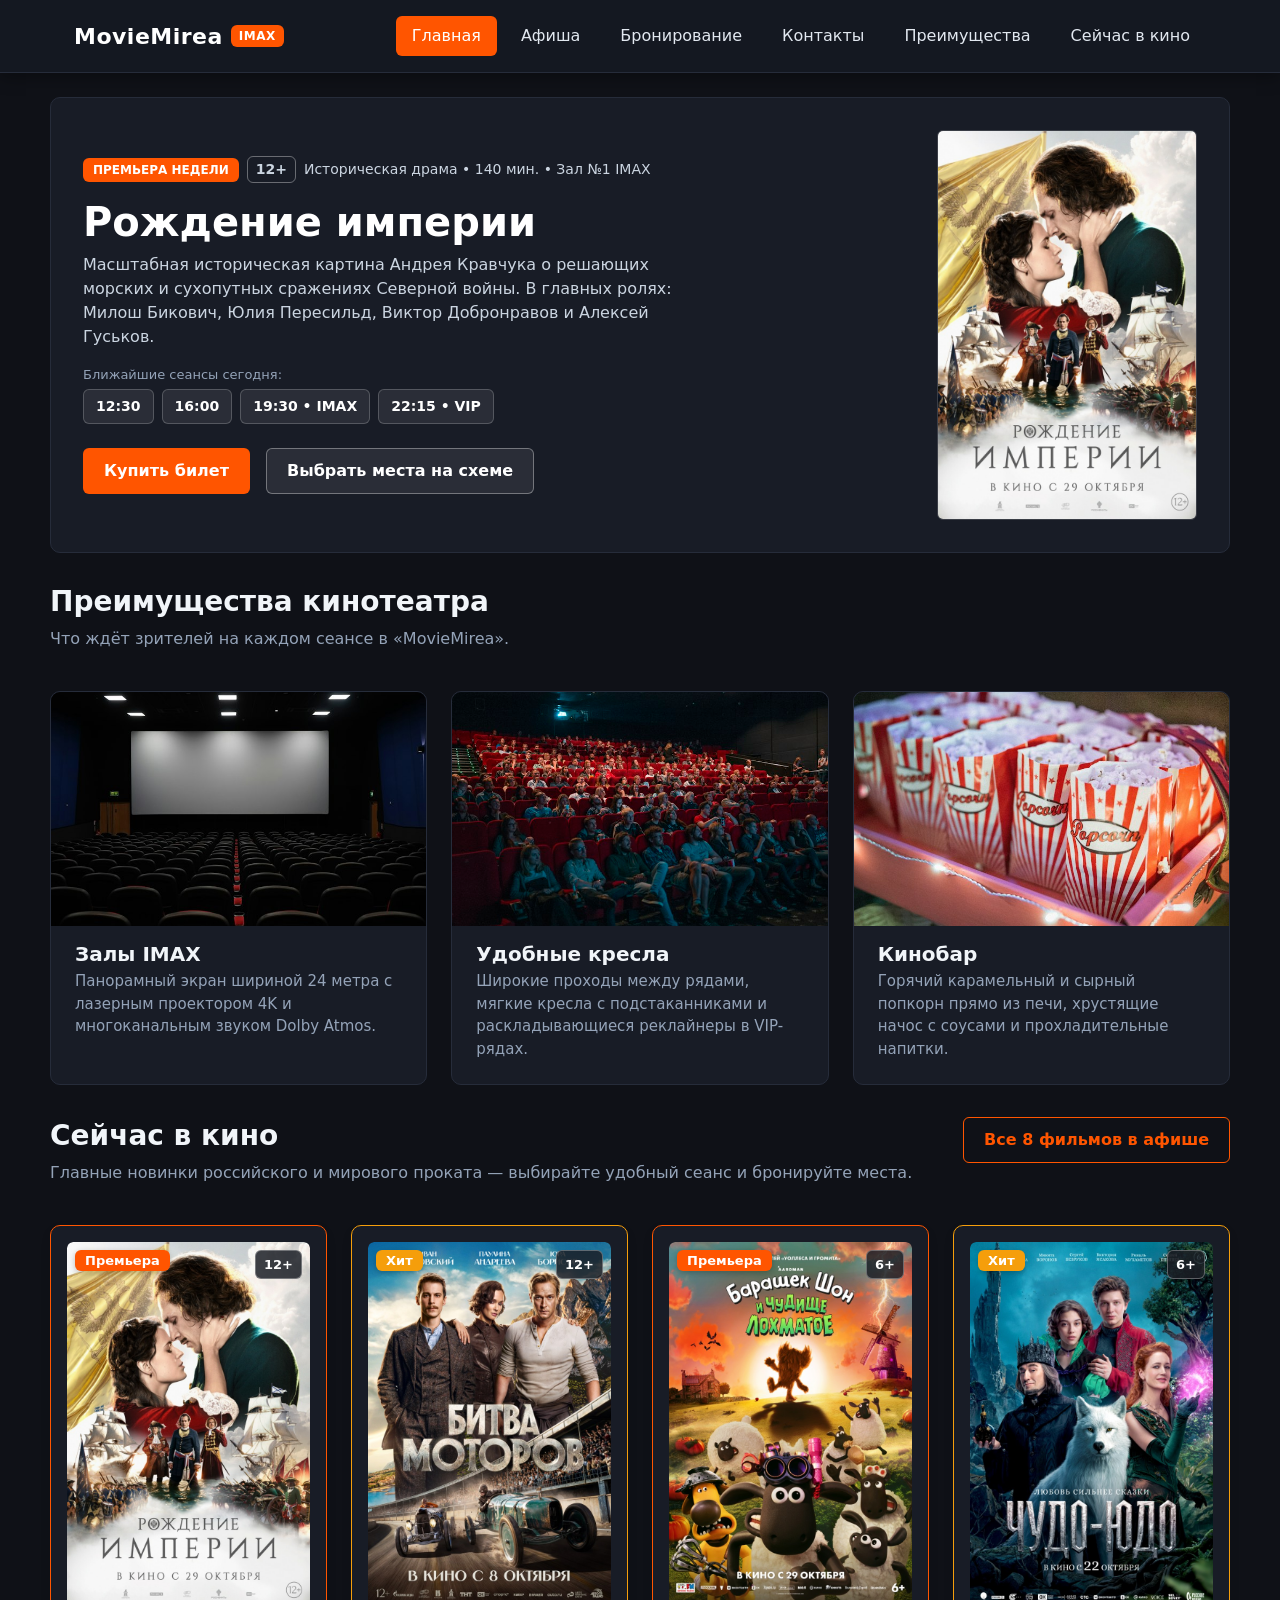
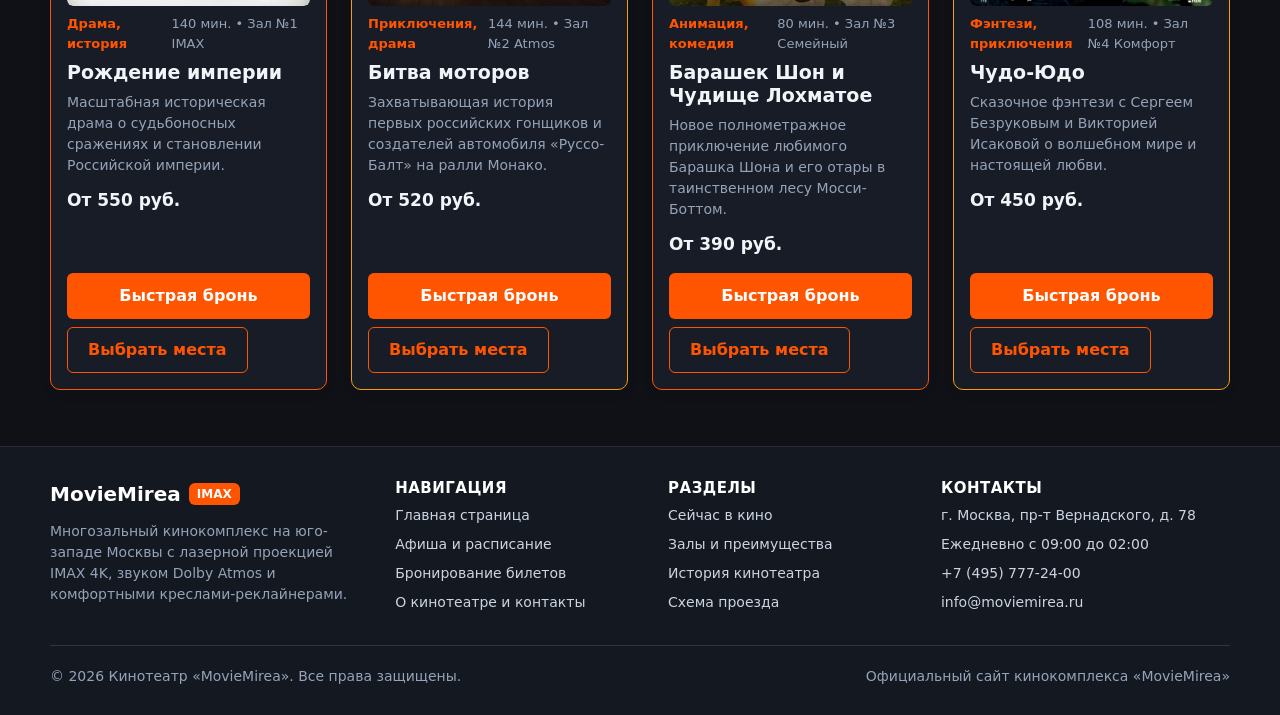
==== commit 0fb2f336: "style: apply dark cinema color theme with amber-orange accents" ====
--- a/index.html
+++ b/index.html
@@ -6,8 +6,8 @@
   <meta name="description" content="Главная страница кинотеатра MovieMirea — расписание актуальных сеансов, залы IMAX, комфортные кресла и быстрое бронирование билетов.">
   <title>Главная — Кинотеатр MovieMirea</title>
   <link href="https://cdn.jsdelivr.net/npm/bootstrap@5.3.3/dist/css/bootstrap.min.css" rel="stylesheet">
-  <link rel="stylesheet" href="css/style.css?v=4">
-  <script src="js/main.js?v=4" defer></script>
+  <link rel="stylesheet" href="css/style.css?v=5">
+  <script src="js/main.js?v=5" defer></script>
 </head>
 <body class="page">
   <header class="site-header">
--- a/css/style.css
+++ b/css/style.css
@@ -3,22 +3,22 @@
    =============================== */
 
 :root {
-  /* Основные цвета проекта */
-  --color-bg: #f8f9fc;
-  --color-text: #1c1f26;
-  --color-muted: #5c6474;
-  --color-primary: #d91c43;
-  --color-primary-dark: #a81231;
-  --color-accent: #1e293b;
-  --color-border: #dce1eb;
-  --color-surface: #ffffff;
-  --color-surface-alt: #f1f4f9;
-  --color-surface-accent: #fff0f3;
-  --color-danger: #c62828;
-  --color-success: #168a2f;
-  --color-success-bg: #eefaf0;
-  --color-warning: #d97706;
-  --color-vip: #7c3aed;
+  /* Основные цвета проекта — Тёмная тема «Настоящий Кинозал» */
+  --color-bg: #0f1117;
+  --color-text: #f1f5f9;
+  --color-muted: #94a3b8;
+  --color-primary: #ff5500;
+  --color-primary-dark: #e04800;
+  --color-accent: #141821;
+  --color-border: #262c3a;
+  --color-surface: #181c26;
+  --color-surface-alt: #212736;
+  --color-surface-accent: #241914;
+  --color-danger: #ef4444;
+  --color-success: #22c55e;
+  --color-success-bg: #12281c;
+  --color-warning: #f59e0b;
+  --color-vip: #a855f7;
   --color-white: #ffffff;
 
   /* Отступы */
@@ -109,7 +109,8 @@
 .site-header {
   background-color: var(--color-accent);
   color: var(--color-white);
-  box-shadow: 0 2px 10px rgba(0, 0, 0, 0.12);
+  border-bottom: 1px solid var(--color-border);
+  box-shadow: 0 4px 16px rgba(0, 0, 0, 0.35);
 }
 
 .site-header__inner {
@@ -135,7 +136,7 @@
 }
 
 .site-header__logo:hover {
-  color: #ff8fa3;
+  color: var(--color-primary);
 }
 
 .site-header__logo-badge {
@@ -225,7 +226,8 @@
   grid-template-columns: 1.4fr 260px;
   gap: var(--space-xl);
   align-items: center;
-  background-color: #161b22;
+  background-color: var(--color-surface);
+  border: 1px solid var(--color-border);
   color: var(--color-white);
   border-radius: var(--radius-md);
 }
@@ -497,7 +499,7 @@
 .movie-card:hover {
   border-color: var(--color-primary);
   transform: translateY(-3px);
-  box-shadow: 0 10px 24px rgba(217, 28, 67, 0.12);
+  box-shadow: 0 12px 28px rgba(0, 0, 0, 0.45);
 }
 
 .movie-card--premiere {
@@ -621,9 +623,11 @@
 .booking-dialog {
   width: min(100% - 32px, 560px);
   padding: 0;
-  border: none;
+  border: 1px solid var(--color-border);
   border-radius: var(--radius-lg);
-  box-shadow: 0 20px 48px rgba(0, 0, 0, 0.35);
+  background-color: var(--color-surface);
+  color: var(--color-text);
+  box-shadow: 0 20px 48px rgba(0, 0, 0, 0.65);
 }
 
 .booking-dialog::backdrop {
@@ -722,7 +726,23 @@
   border: 1px solid var(--color-border);
   border-radius: var(--radius-sm);
   font: inherit;
-  background-color: var(--color-surface);
+  color: var(--color-text);
+  background-color: var(--color-surface-alt);
+  color-scheme: dark;
+}
+
+.booking-form__input::placeholder,
+.booking-form__textarea::placeholder {
+  color: var(--color-muted);
+}
+
+.booking-form__input:focus,
+.booking-form__select:focus,
+.booking-form__textarea:focus {
+  color: var(--color-text);
+  background-color: var(--color-surface-alt);
+  border-color: var(--color-primary);
+  box-shadow: none;
 }
 
 .booking-form__input:hover,
@@ -997,9 +1017,9 @@
   font-weight: 700;
   letter-spacing: 2px;
   text-transform: uppercase;
-  color: var(--color-muted);
-  background: linear-gradient(180deg, #cbd5e1 0%, #f1f5f9 100%);
-  border-top: 4px solid var(--color-accent);
+  color: #cbd5e1;
+  background: linear-gradient(180deg, rgba(255, 85, 0, 0.22) 0%, rgba(24, 28, 38, 0) 100%);
+  border-top: 4px solid var(--color-primary);
   border-radius: 50% 50% 0 0 / 14px 14px 0 0;
 }
 
@@ -1030,7 +1050,7 @@
 .seat {
   width: 34px;
   height: 34px;
-  border: 1px solid #94a3b8;
+  border: 1px solid #3b4459;
   border-radius: 6px 6px 10px 10px;
   background-color: var(--color-surface-alt);
   color: var(--color-text);
@@ -1047,8 +1067,8 @@
 
 .seat--vip {
   border-color: var(--color-vip);
-  background-color: #f3e8ff;
-  color: #5b21b6;
+  background-color: rgba(168, 85, 247, 0.18);
+  color: #e9d5ff;
 }
 
 .seat--selected {
@@ -1059,9 +1079,9 @@
 
 .seat--occupied,
 .seat:disabled {
-  background-color: #cbd5e1;
-  border-color: #94a3b8;
-  color: #64748b;
+  background-color: #12151d;
+  border-color: #262c3a;
+  color: #475569;
   cursor: not-allowed;
   opacity: 0.65;
 }
@@ -1087,7 +1107,7 @@
   width: 18px;
   height: 18px;
   border-radius: 4px;
-  border: 1px solid #94a3b8;
+  border: 1px solid #3b4459;
 }
 
 .hall-legend__swatch--free {
@@ -1095,7 +1115,7 @@
 }
 
 .hall-legend__swatch--vip {
-  background-color: #f3e8ff;
+  background-color: rgba(168, 85, 247, 0.25);
   border-color: var(--color-vip);
 }
 
@@ -1105,14 +1125,16 @@
 }
 
 .hall-legend__swatch--occupied {
-  background-color: #cbd5e1;
+  background-color: #12151d;
+  border-color: #262c3a;
 }
 
 .order-summary {
   margin-top: var(--space-lg);
   padding: var(--space-lg);
-  background-color: var(--color-surface-accent);
-  border: 1px solid #fecdd3;
+  background-color: var(--color-surface);
+  border: 1px solid var(--color-border);
+  border-left: 4px solid var(--color-primary);
   border-radius: var(--radius-md);
 }
 
@@ -1134,7 +1156,7 @@
   justify-content: space-between;
   gap: var(--space-sm);
   padding: 6px 0;
-  border-bottom: 1px dashed #fda4af;
+  border-bottom: 1px dashed var(--color-border);
 }
 
 .order-summary__total {
@@ -1144,7 +1166,7 @@
   margin: var(--space-md) 0;
   font-size: 22px;
   font-weight: 800;
-  color: var(--color-primary-dark);
+  color: var(--color-primary);
 }
 
 /* ===============================
@@ -1218,6 +1240,7 @@
   margin-top: auto;
   padding: var(--space-xl) var(--space-lg) var(--space-lg);
   background-color: var(--color-accent);
+  border-top: 1px solid var(--color-border);
   color: #cbd5e1;
 }
 
@@ -1246,7 +1269,7 @@
 }
 
 .site-footer__logo:hover {
-  color: #ff8fa3;
+  color: var(--color-primary);
 }
 
 .site-footer__title {
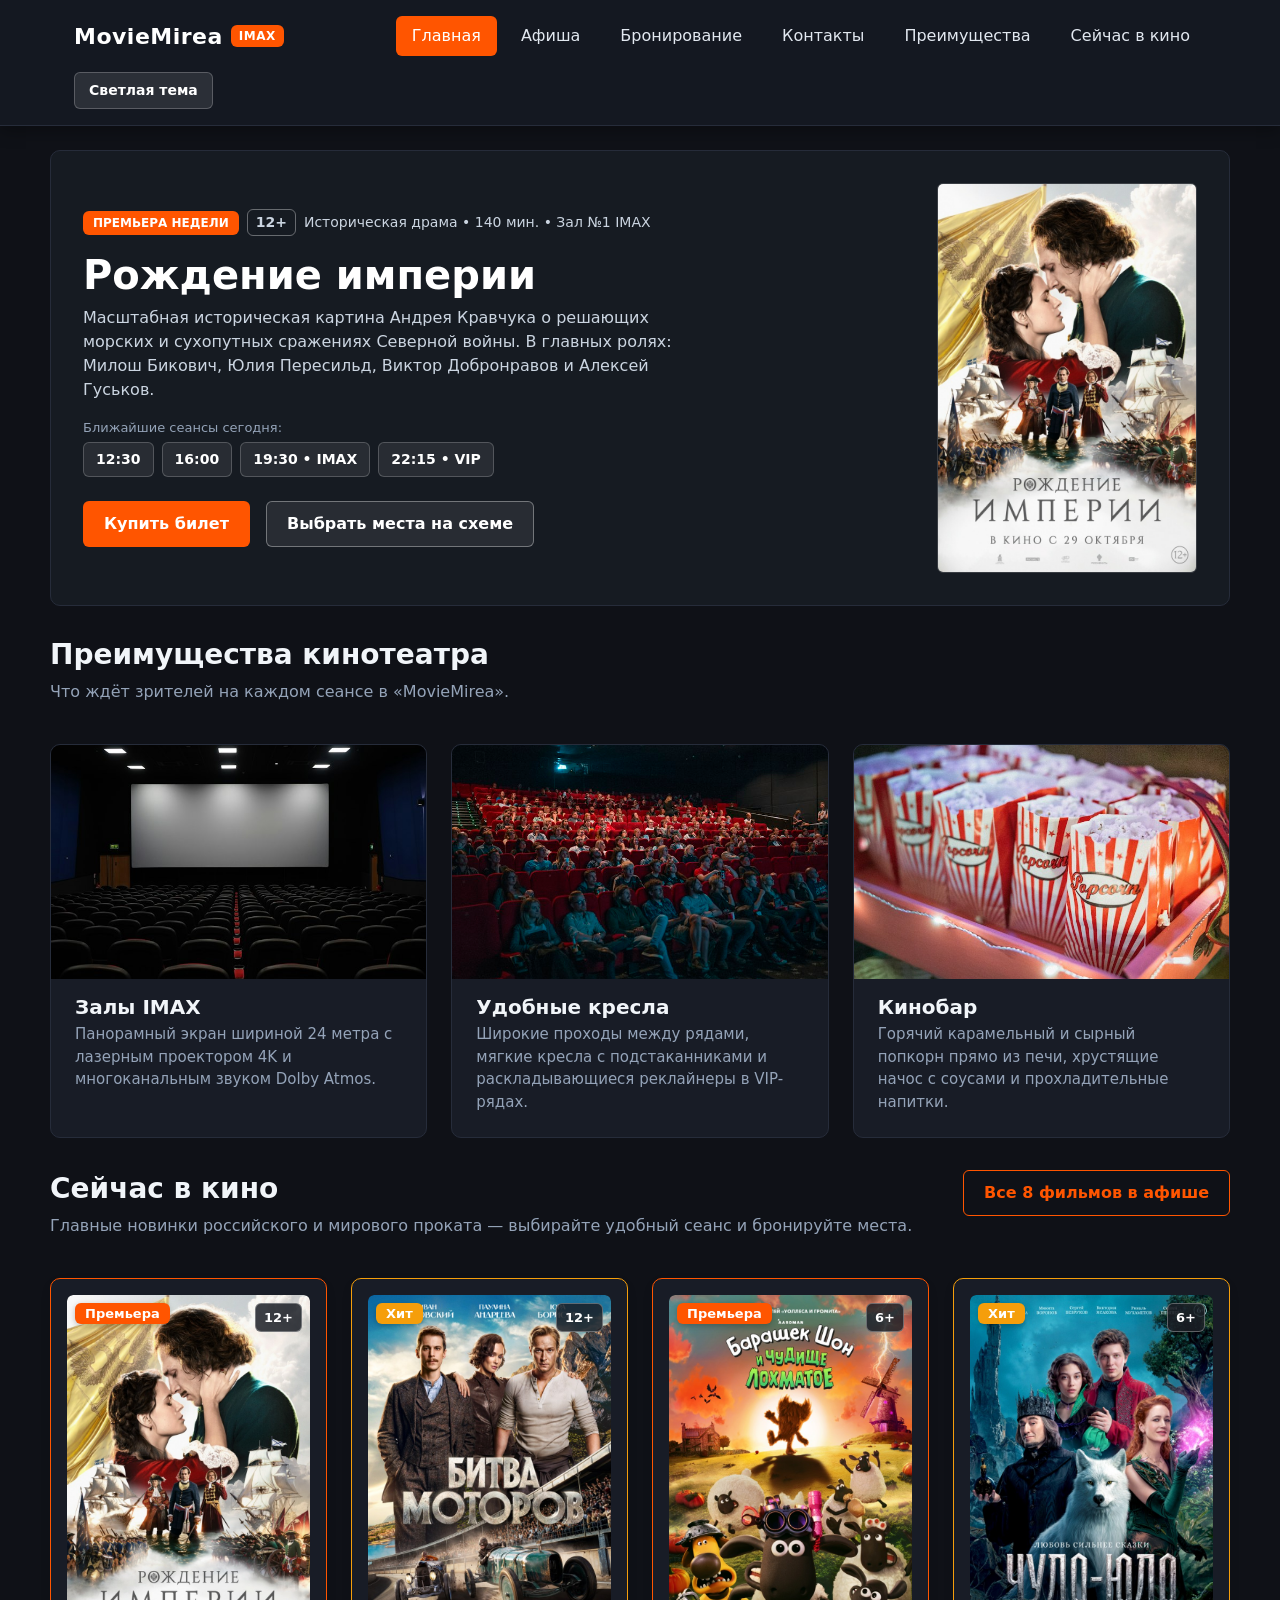
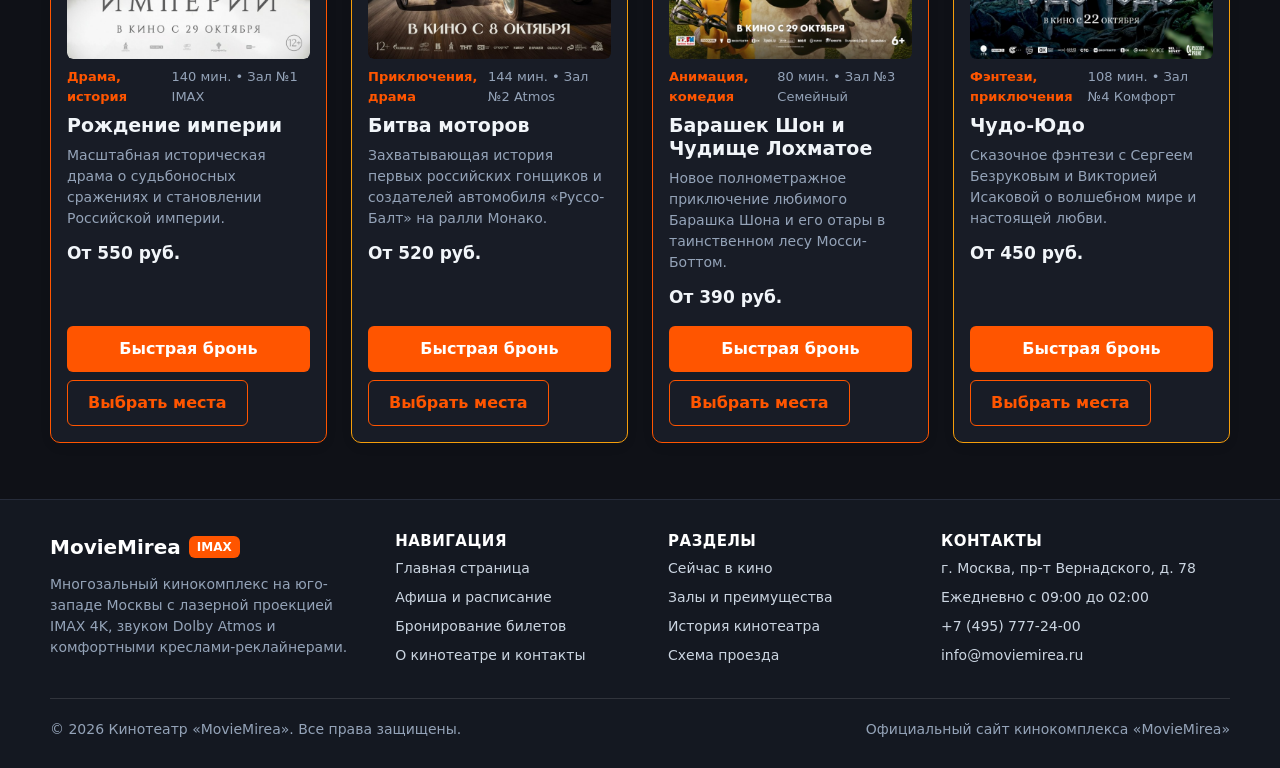
==== commit 075872c4: "feat: fix text contrast in dark mode and add dark/light theme toggle button" ====
--- a/index.html
+++ b/index.html
@@ -6,8 +6,8 @@
   <meta name="description" content="Главная страница кинотеатра MovieMirea — расписание актуальных сеансов, залы IMAX, комфортные кресла и быстрое бронирование билетов.">
   <title>Главная — Кинотеатр MovieMirea</title>
   <link href="https://cdn.jsdelivr.net/npm/bootstrap@5.3.3/dist/css/bootstrap.min.css" rel="stylesheet">
-  <link rel="stylesheet" href="css/style.css?v=5">
-  <script src="js/main.js?v=5" defer></script>
+  <link rel="stylesheet" href="css/style.css?v=6">
+  <script src="js/main.js?v=6" defer></script>
 </head>
 <body class="page">
   <header class="site-header">
@@ -27,6 +27,10 @@
           <li class="site-nav__item"><a class="site-nav__link" href="index.html#now-playing">Сейчас в кино</a></li>
         </ul>
       </nav>
+
+      <button class="theme-toggle" type="button" id="theme-toggle" aria-label="Переключить на светлую тему">
+        Светлая тема
+      </button>
     </div>
   </header>
 
--- a/css/style.css
+++ b/css/style.css
@@ -3,7 +3,7 @@
    =============================== */
 
 :root {
-  /* Основные цвета проекта — Тёмная тема «Настоящий Кинозал» */
+  /* Основные цвета проекта — Тёмная тема «Настоящий Кинозал» (по умолчанию) */
   --color-bg: #0f1117;
   --color-text: #f1f5f9;
   --color-muted: #94a3b8;
@@ -17,9 +17,19 @@
   --color-danger: #ef4444;
   --color-success: #22c55e;
   --color-success-bg: #12281c;
+  --color-success-text: #86efac;
   --color-warning: #f59e0b;
+  --color-warning-bg: #291d0a;
+  --color-warning-text: #fde68a;
   --color-vip: #a855f7;
+  --color-vip-bg: rgba(168, 85, 247, 0.2);
+  --color-vip-text: #e9d5ff;
+  --color-seat-border: #3b4459;
+  --color-seat-occupied-bg: #12151d;
+  --color-seat-occupied-border: #262c3a;
+  --color-seat-occupied-text: #475569;
   --color-white: #ffffff;
+  --scheme-mode: dark;
 
   /* Отступы */
   --space-xs: 4px;
@@ -36,6 +46,35 @@
 
   /* Размеры */
   --container-width: 1180px;
+}
+
+/* Светлая тема при переключении */
+html[data-theme="light"] {
+  --color-bg: #f8f9fc;
+  --color-text: #1c1f26;
+  --color-muted: #5c6474;
+  --color-primary: #e04800;
+  --color-primary-dark: #b83700;
+  --color-accent: #1e293b;
+  --color-border: #dce1eb;
+  --color-surface: #ffffff;
+  --color-surface-alt: #f1f4f9;
+  --color-surface-accent: #fff4ed;
+  --color-danger: #c62828;
+  --color-success: #168a2f;
+  --color-success-bg: #eefaf0;
+  --color-success-text: #14532d;
+  --color-warning: #d97706;
+  --color-warning-bg: #fffbeb;
+  --color-warning-text: #92400e;
+  --color-vip: #7c3aed;
+  --color-vip-bg: #f3e8ff;
+  --color-vip-text: #5b21b6;
+  --color-seat-border: #94a3b8;
+  --color-seat-occupied-bg: #cbd5e1;
+  --color-seat-occupied-border: #94a3b8;
+  --color-seat-occupied-text: #64748b;
+  --scheme-mode: light;
 }
 
 /* ===============================
@@ -189,6 +228,32 @@
   background-color: var(--color-primary-dark);
 }
 
+.theme-toggle {
+  display: inline-flex;
+  align-items: center;
+  gap: 6px;
+  padding: 7px 14px;
+  font: inherit;
+  font-size: 14px;
+  font-weight: 600;
+  color: var(--color-white);
+  background-color: rgba(255, 255, 255, 0.1);
+  border: 1px solid rgba(255, 255, 255, 0.22);
+  border-radius: var(--radius-sm);
+  cursor: pointer;
+  transition: background-color 0.2s ease, border-color 0.2s ease;
+}
+
+.theme-toggle:hover {
+  background-color: rgba(255, 255, 255, 0.18);
+  border-color: var(--color-primary);
+}
+
+.theme-toggle:focus-visible {
+  outline: 2px solid var(--color-primary);
+  outline-offset: 2px;
+}
+
 /* ===============================
    5. Хлебные крошки
    =============================== */
@@ -226,7 +291,7 @@
   grid-template-columns: 1.4fr 260px;
   gap: var(--space-xl);
   align-items: center;
-  background-color: var(--color-surface);
+  background-color: #161b22;
   border: 1px solid var(--color-border);
   color: var(--color-white);
   border-radius: var(--radius-md);
@@ -728,7 +793,7 @@
   font: inherit;
   color: var(--color-text);
   background-color: var(--color-surface-alt);
-  color-scheme: dark;
+  color-scheme: var(--scheme-mode);
 }
 
 .booking-form__input::placeholder,
@@ -787,13 +852,39 @@
   margin-top: var(--space-lg);
 }
 
-.success-message {
+.success-message,
+.alert-success {
   max-width: var(--container-width);
   margin: 0 auto var(--space-lg);
   padding: var(--space-md) var(--space-lg);
+  border: 1px solid var(--color-success);
   border-left: 4px solid var(--color-success);
   border-radius: var(--radius-sm);
   background-color: var(--color-success-bg);
+  color: var(--color-success-text);
+}
+
+.alert-warning {
+  padding: var(--space-md) var(--space-lg);
+  border: 1px solid var(--color-warning);
+  border-left: 4px solid var(--color-warning);
+  border-radius: var(--radius-sm);
+  background-color: var(--color-warning-bg);
+  color: var(--color-warning-text);
+}
+
+.text-muted {
+  color: var(--color-muted) !important;
+}
+
+.hall-badge {
+  padding: 6px 12px;
+  font-size: 13px;
+  font-weight: 700;
+  color: var(--color-text);
+  background-color: var(--color-surface-alt);
+  border: 1px solid var(--color-border);
+  border-radius: var(--radius-sm);
 }
 
 /* ===============================
@@ -1017,8 +1108,8 @@
   font-weight: 700;
   letter-spacing: 2px;
   text-transform: uppercase;
-  color: #cbd5e1;
-  background: linear-gradient(180deg, rgba(255, 85, 0, 0.22) 0%, rgba(24, 28, 38, 0) 100%);
+  color: var(--color-text);
+  background: linear-gradient(180deg, rgba(255, 85, 0, 0.22) 0%, transparent 100%);
   border-top: 4px solid var(--color-primary);
   border-radius: 50% 50% 0 0 / 14px 14px 0 0;
 }
@@ -1050,7 +1141,7 @@
 .seat {
   width: 34px;
   height: 34px;
-  border: 1px solid #3b4459;
+  border: 1px solid var(--color-seat-border);
   border-radius: 6px 6px 10px 10px;
   background-color: var(--color-surface-alt);
   color: var(--color-text);
@@ -1067,8 +1158,8 @@
 
 .seat--vip {
   border-color: var(--color-vip);
-  background-color: rgba(168, 85, 247, 0.18);
-  color: #e9d5ff;
+  background-color: var(--color-vip-bg);
+  color: var(--color-vip-text);
 }
 
 .seat--selected {
@@ -1079,9 +1170,9 @@
 
 .seat--occupied,
 .seat:disabled {
-  background-color: #12151d;
-  border-color: #262c3a;
-  color: #475569;
+  background-color: var(--color-seat-occupied-bg);
+  border-color: var(--color-seat-occupied-border);
+  color: var(--color-seat-occupied-text);
   cursor: not-allowed;
   opacity: 0.65;
 }
@@ -1107,7 +1198,7 @@
   width: 18px;
   height: 18px;
   border-radius: 4px;
-  border: 1px solid #3b4459;
+  border: 1px solid var(--color-seat-border);
 }
 
 .hall-legend__swatch--free {
@@ -1115,7 +1206,7 @@
 }
 
 .hall-legend__swatch--vip {
-  background-color: rgba(168, 85, 247, 0.25);
+  background-color: var(--color-vip-bg);
   border-color: var(--color-vip);
 }
 
@@ -1125,8 +1216,8 @@
 }
 
 .hall-legend__swatch--occupied {
-  background-color: #12151d;
-  border-color: #262c3a;
+  background-color: var(--color-seat-occupied-bg);
+  border-color: var(--color-seat-occupied-border);
 }
 
 .order-summary {
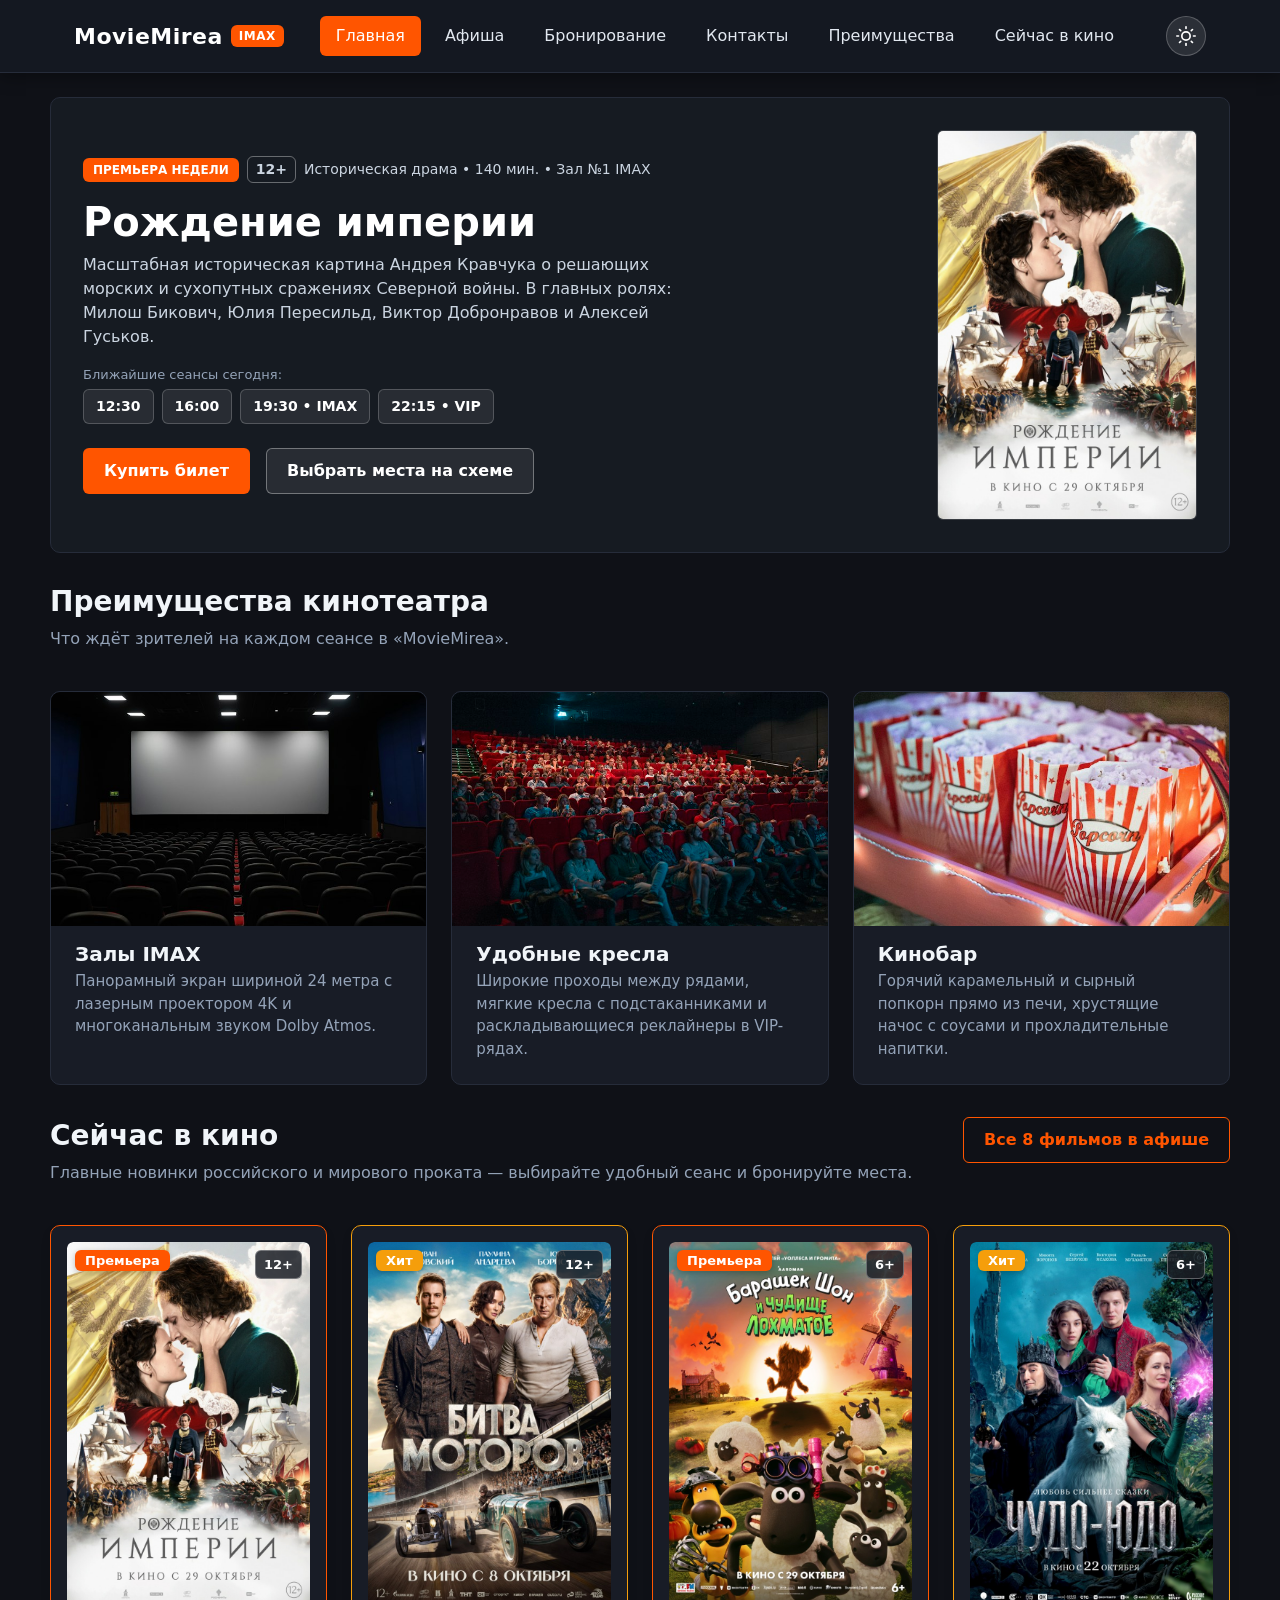
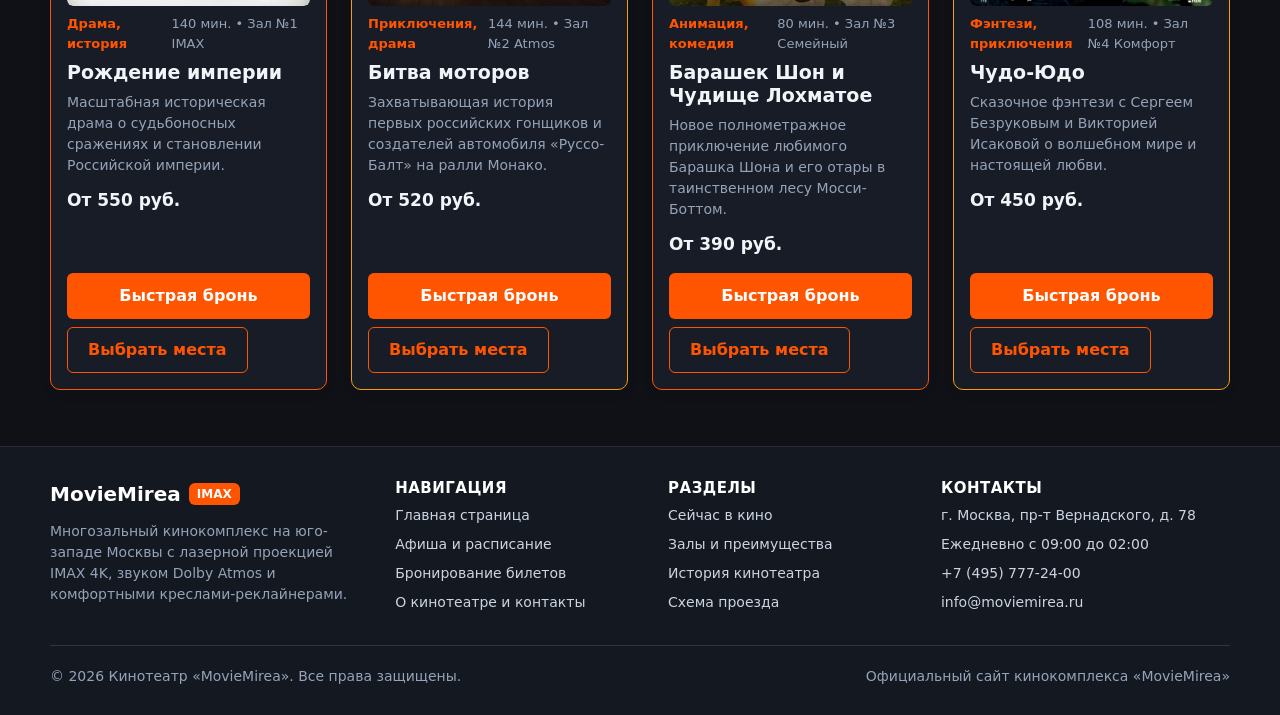
==== commit 32583987: "style: replace theme toggle text with circular sun/moon SVG icon button" ====
--- a/index.html
+++ b/index.html
@@ -6,8 +6,8 @@
   <meta name="description" content="Главная страница кинотеатра MovieMirea — расписание актуальных сеансов, залы IMAX, комфортные кресла и быстрое бронирование билетов.">
   <title>Главная — Кинотеатр MovieMirea</title>
   <link href="https://cdn.jsdelivr.net/npm/bootstrap@5.3.3/dist/css/bootstrap.min.css" rel="stylesheet">
-  <link rel="stylesheet" href="css/style.css?v=6">
-  <script src="js/main.js?v=6" defer></script>
+  <link rel="stylesheet" href="css/style.css?v=7">
+  <script src="js/main.js?v=7" defer></script>
 </head>
 <body class="page">
   <header class="site-header">
@@ -28,8 +28,18 @@
         </ul>
       </nav>
 
-      <button class="theme-toggle" type="button" id="theme-toggle" aria-label="Переключить на светлую тему">
-        Светлая тема
+      <button class="theme-toggle" type="button" id="theme-toggle" aria-label="Включить светлую тему" title="Включить светлую тему">
+        <svg viewBox="0 0 24 24" aria-hidden="true">
+          <circle cx="12" cy="12" r="5"></circle>
+          <line x1="12" y1="1" x2="12" y2="3"></line>
+          <line x1="12" y1="21" x2="12" y2="23"></line>
+          <line x1="4.22" y1="4.22" x2="5.64" y2="5.64"></line>
+          <line x1="18.36" y1="18.36" x2="19.78" y2="19.78"></line>
+          <line x1="1" y1="12" x2="3" y2="12"></line>
+          <line x1="21" y1="12" x2="23" y2="12"></line>
+          <line x1="4.22" y1="19.78" x2="5.64" y2="18.36"></line>
+          <line x1="18.36" y1="5.64" x2="19.78" y2="4.22"></line>
+        </svg>
       </button>
     </div>
   </header>
--- a/css/style.css
+++ b/css/style.css
@@ -231,22 +231,33 @@
 .theme-toggle {
   display: inline-flex;
   align-items: center;
-  gap: 6px;
-  padding: 7px 14px;
-  font: inherit;
-  font-size: 14px;
-  font-weight: 600;
+  justify-content: center;
+  width: 40px;
+  height: 40px;
+  padding: 0;
   color: var(--color-white);
   background-color: rgba(255, 255, 255, 0.1);
   border: 1px solid rgba(255, 255, 255, 0.22);
-  border-radius: var(--radius-sm);
+  border-radius: 50%;
   cursor: pointer;
-  transition: background-color 0.2s ease, border-color 0.2s ease;
+  transition: background-color 0.2s ease, border-color 0.2s ease, transform 0.2s ease;
+}
+
+.theme-toggle svg {
+  width: 20px;
+  height: 20px;
+  fill: none;
+  stroke: currentColor;
+  stroke-width: 2;
+  stroke-linecap: round;
+  stroke-linejoin: round;
 }
 
 .theme-toggle:hover {
-  background-color: rgba(255, 255, 255, 0.18);
+  color: var(--color-primary);
+  background-color: rgba(255, 255, 255, 0.16);
   border-color: var(--color-primary);
+  transform: rotate(12deg);
 }
 
 .theme-toggle:focus-visible {
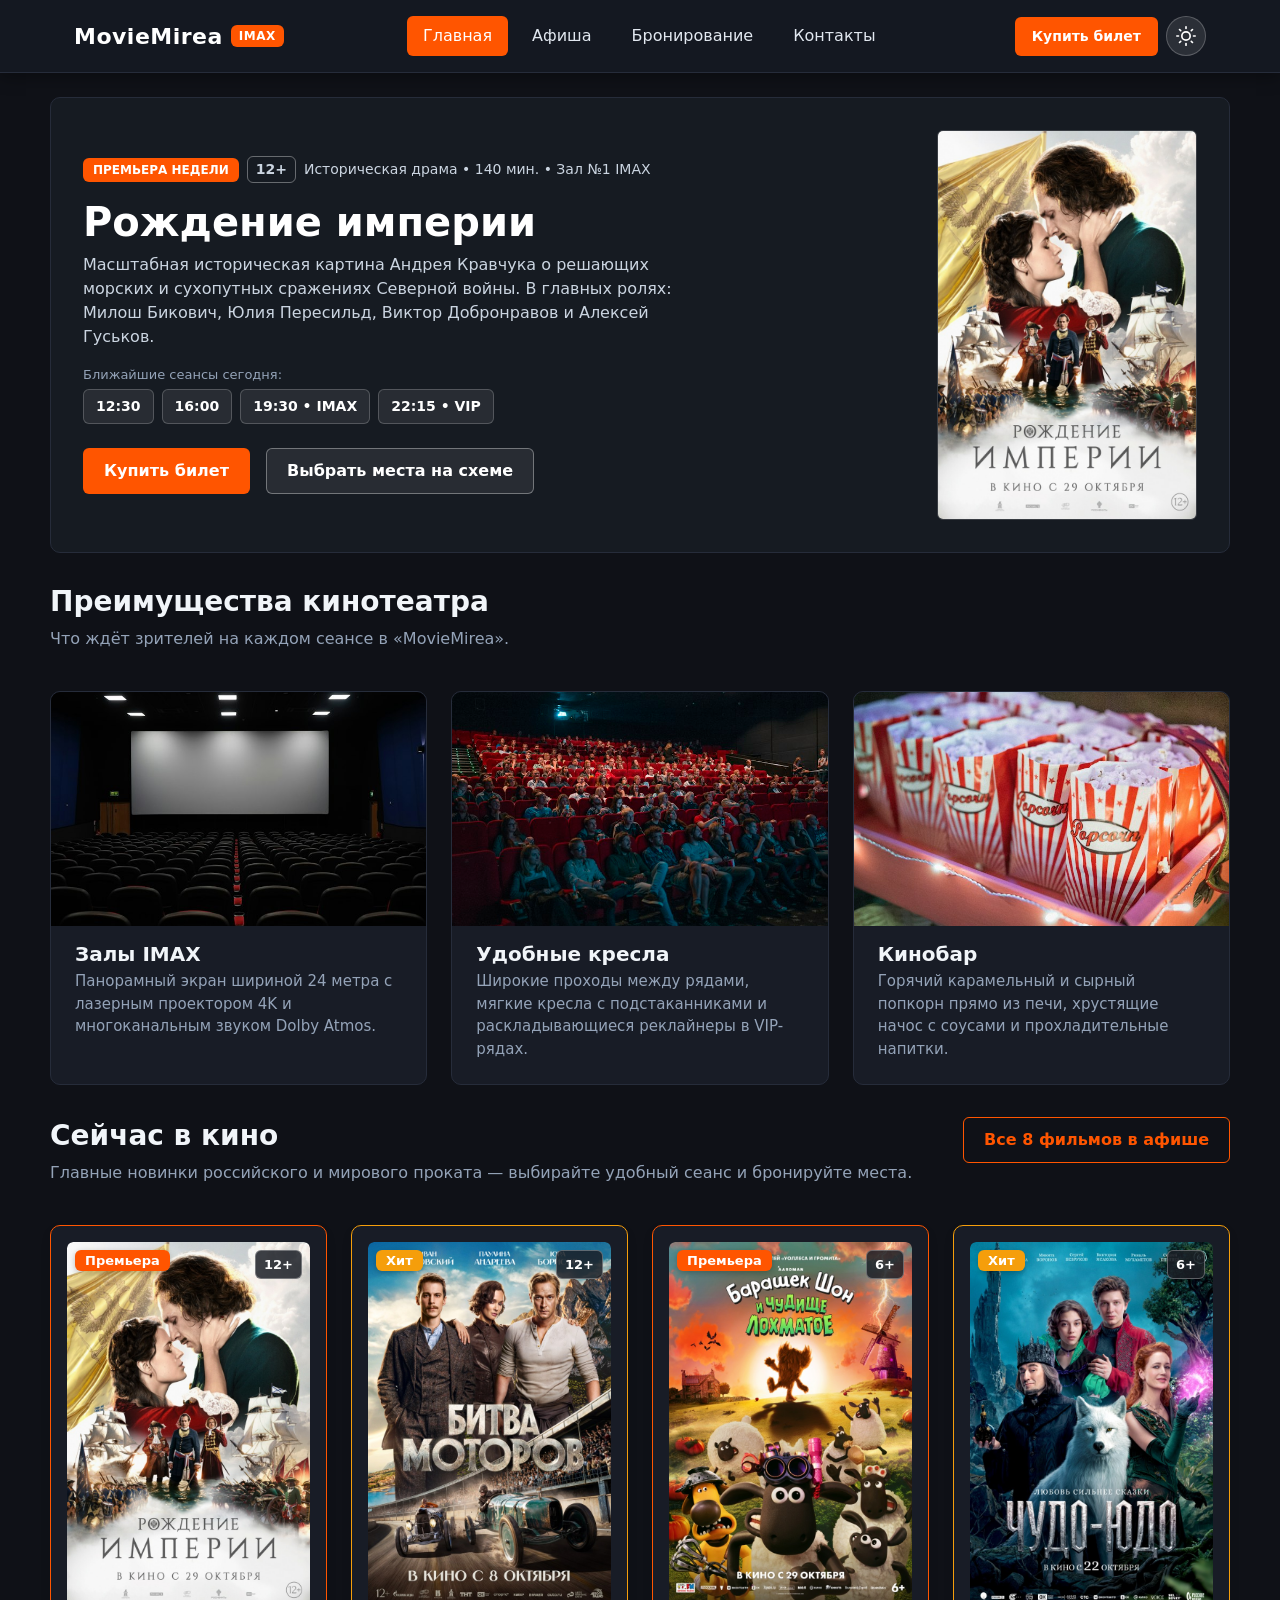
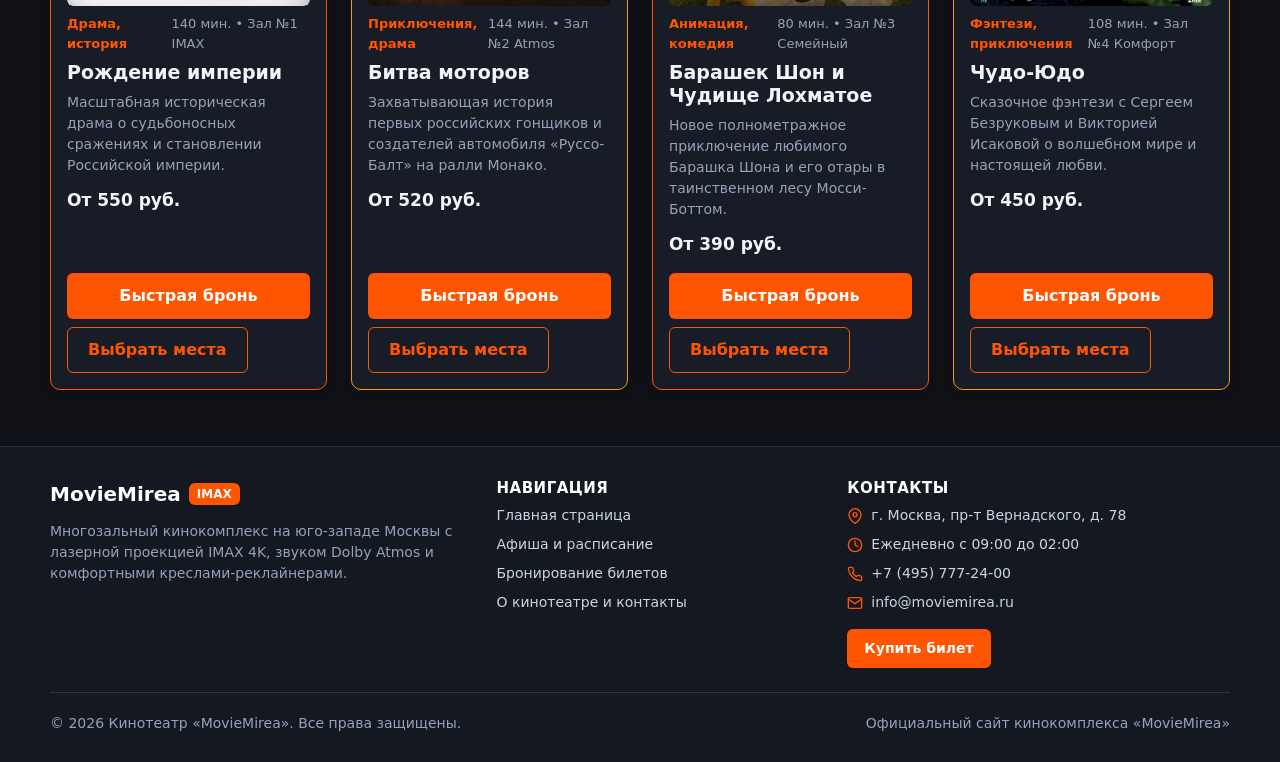
==== commit f6757538: "feat: add quick booking button to header and footer, contact icons and Yandex Map" ====
--- a/index.html
+++ b/index.html
@@ -6,8 +6,8 @@
   <meta name="description" content="Главная страница кинотеатра MovieMirea — расписание актуальных сеансов, залы IMAX, комфортные кресла и быстрое бронирование билетов.">
   <title>Главная — Кинотеатр MovieMirea</title>
   <link href="https://cdn.jsdelivr.net/npm/bootstrap@5.3.3/dist/css/bootstrap.min.css" rel="stylesheet">
-  <link rel="stylesheet" href="css/style.css?v=7">
-  <script src="js/main.js?v=7" defer></script>
+  <link rel="stylesheet" href="css/style.css?v=8">
+  <script src="js/main.js?v=8" defer></script>
 </head>
 <body class="page">
   <header class="site-header">
@@ -23,24 +23,28 @@
           <li class="site-nav__item"><a class="site-nav__link" href="afisha.html">Афиша</a></li>
           <li class="site-nav__item"><a class="site-nav__link" href="booking.html">Бронирование</a></li>
           <li class="site-nav__item"><a class="site-nav__link" href="contacts.html">Контакты</a></li>
-          <li class="site-nav__item"><a class="site-nav__link" href="index.html#advantages">Преимущества</a></li>
-          <li class="site-nav__item"><a class="site-nav__link" href="index.html#now-playing">Сейчас в кино</a></li>
         </ul>
       </nav>
 
-      <button class="theme-toggle" type="button" id="theme-toggle" aria-label="Включить светлую тему" title="Включить светлую тему">
-        <svg viewBox="0 0 24 24" aria-hidden="true">
-          <circle cx="12" cy="12" r="5"></circle>
-          <line x1="12" y1="1" x2="12" y2="3"></line>
-          <line x1="12" y1="21" x2="12" y2="23"></line>
-          <line x1="4.22" y1="4.22" x2="5.64" y2="5.64"></line>
-          <line x1="18.36" y1="18.36" x2="19.78" y2="19.78"></line>
-          <line x1="1" y1="12" x2="3" y2="12"></line>
-          <line x1="21" y1="12" x2="23" y2="12"></line>
-          <line x1="4.22" y1="19.78" x2="5.64" y2="18.36"></line>
-          <line x1="18.36" y1="5.64" x2="19.78" y2="4.22"></line>
-        </svg>
-      </button>
+      <div class="site-header__actions">
+        <button class="button button--primary site-header__buy-btn js-quick-book" type="button" data-movie="Рождение империи">
+          Купить билет
+        </button>
+
+        <button class="theme-toggle" type="button" id="theme-toggle" aria-label="Включить светлую тему" title="Включить светлую тему">
+          <svg viewBox="0 0 24 24" aria-hidden="true">
+            <circle cx="12" cy="12" r="5"></circle>
+            <line x1="12" y1="1" x2="12" y2="3"></line>
+            <line x1="12" y1="21" x2="12" y2="23"></line>
+            <line x1="4.22" y1="4.22" x2="5.64" y2="5.64"></line>
+            <line x1="18.36" y1="18.36" x2="19.78" y2="19.78"></line>
+            <line x1="1" y1="12" x2="3" y2="12"></line>
+            <line x1="21" y1="12" x2="23" y2="12"></line>
+            <line x1="4.22" y1="19.78" x2="5.64" y2="18.36"></line>
+            <line x1="18.36" y1="5.64" x2="19.78" y2="4.22"></line>
+          </svg>
+        </button>
+      </div>
     </div>
   </header>
 
@@ -275,23 +279,39 @@
         </nav>
 
         <div class="site-footer__col">
-          <h3 class="site-footer__title">Разделы</h3>
-          <ul class="site-footer__list">
-            <li class="site-footer__item"><a class="site-footer__link" href="index.html#now-playing">Сейчас в кино</a></li>
-            <li class="site-footer__item"><a class="site-footer__link" href="index.html#advantages">Залы и преимущества</a></li>
-            <li class="site-footer__item"><a class="site-footer__link" href="contacts.html#about">История кинотеатра</a></li>
-            <li class="site-footer__item"><a class="site-footer__link" href="contacts.html#contact-info">Схема проезда</a></li>
-          </ul>
-        </div>
-
-        <div class="site-footer__col">
           <h3 class="site-footer__title">Контакты</h3>
           <ul class="site-footer__list">
-            <li class="site-footer__item">г. Москва, пр-т Вернадского, д. 78</li>
-            <li class="site-footer__item">Ежедневно с 09:00 до 02:00</li>
-            <li class="site-footer__item"><a class="site-footer__link" href="tel:+74957772400">+7 (495) 777-24-00</a></li>
-            <li class="site-footer__item"><a class="site-footer__link" href="mailto:info@moviemirea.ru">info@moviemirea.ru</a></li>
+            <li class="site-footer__item site-footer__item--icon">
+              <svg class="site-footer__icon" viewBox="0 0 24 24" aria-hidden="true">
+                <path d="M21 10c0 7-9 13-9 13s-9-6-9-13a9 9 0 0 1 18 0z"></path>
+                <circle cx="12" cy="10" r="3"></circle>
+              </svg>
+              <span>г. Москва, пр-т Вернадского, д. 78</span>
+            </li>
+            <li class="site-footer__item site-footer__item--icon">
+              <svg class="site-footer__icon" viewBox="0 0 24 24" aria-hidden="true">
+                <circle cx="12" cy="12" r="10"></circle>
+                <polyline points="12 6 12 12 16 14"></polyline>
+              </svg>
+              <span>Ежедневно с 09:00 до 02:00</span>
+            </li>
+            <li class="site-footer__item site-footer__item--icon">
+              <svg class="site-footer__icon" viewBox="0 0 24 24" aria-hidden="true">
+                <path d="M22 16.92v3a2 2 0 0 1-2.18 2 19.79 19.79 0 0 1-8.63-3.07 19.5 19.5 0 0 1-6-6 19.79 19.79 0 0 1-3.07-8.67A2 2 0 0 1 4.11 2h3a2 2 0 0 1 2 1.72 12.84 12.84 0 0 0 .7 2.81 2 2 0 0 1-.45 2.11L8.09 9.91a16 16 0 0 0 6 6l1.27-1.27a2 2 0 0 1 2.11-.45 12.84 12.84 0 0 0 2.81.7A2 2 0 0 1 22 16.92z"></path>
+              </svg>
+              <a class="site-footer__link" href="tel:+74957772400">+7 (495) 777-24-00</a>
+            </li>
+            <li class="site-footer__item site-footer__item--icon">
+              <svg class="site-footer__icon" viewBox="0 0 24 24" aria-hidden="true">
+                <path d="M4 4h16c1.1 0 2 .9 2 2v12c0 1.1-.9 2-2 2H4c-1.1 0-2-.9-2-2V6c0-1.1.9-2 2-2z"></path>
+                <polyline points="22,6 12,13 2,6"></polyline>
+              </svg>
+              <a class="site-footer__link" href="mailto:info@moviemirea.ru">info@moviemirea.ru</a>
+            </li>
           </ul>
+          <button class="button button--primary site-footer__book-btn js-quick-book" type="button" data-movie="Рождение империи">
+            Купить билет
+          </button>
         </div>
       </div>
 
--- a/css/style.css
+++ b/css/style.css
@@ -1040,15 +1040,29 @@
 
 .contacts-grid {
   display: grid;
-  grid-template-columns: repeat(auto-fit, minmax(260px, 1fr));
+  grid-template-columns: repeat(2, 1fr);
   gap: var(--space-lg);
 }
 
 .contact-card {
+  display: flex;
+  flex-direction: column;
   padding: var(--space-lg);
   background-color: var(--color-surface);
   border: 1px solid var(--color-border);
   border-radius: var(--radius-md);
+}
+
+.contact-card--map {
+  padding: var(--space-md);
+}
+
+.contact-map {
+  width: 100%;
+  min-height: 240px;
+  height: 100%;
+  border: 0;
+  border-radius: var(--radius-sm);
 }
 
 .contact-card__title {
@@ -1353,7 +1367,7 @@
 
 .site-footer__grid {
   display: grid;
-  grid-template-columns: 1.3fr 1fr 1fr 1.2fr;
+  grid-template-columns: 1.3fr 1fr 1.2fr;
   gap: var(--space-xl);
   padding-bottom: var(--space-lg);
   border-bottom: 1px solid rgba(255, 255, 255, 0.12);
@@ -1391,6 +1405,40 @@
 
 .site-footer__item {
   margin-bottom: 8px;
+  font-size: 14px;
+}
+
+.site-footer__item--icon {
+  display: flex;
+  align-items: center;
+  gap: 8px;
+}
+
+.site-footer__icon {
+  width: 16px;
+  height: 16px;
+  flex-shrink: 0;
+  fill: none;
+  stroke: var(--color-primary);
+  stroke-width: 2;
+  stroke-linecap: round;
+  stroke-linejoin: round;
+}
+
+.site-footer__book-btn {
+  margin-top: var(--space-sm);
+  padding: 8px 16px;
+  font-size: 14px;
+}
+
+.site-header__actions {
+  display: flex;
+  align-items: center;
+  gap: var(--space-sm);
+}
+
+.site-header__buy-btn {
+  padding: 8px 16px;
   font-size: 14px;
 }
 
@@ -1438,6 +1486,7 @@
   .about-cinema,
   .booking-layout,
   .advantages-grid,
+  .contacts-grid,
   .hero,
   .site-footer__grid {
     grid-template-columns: 1fr;
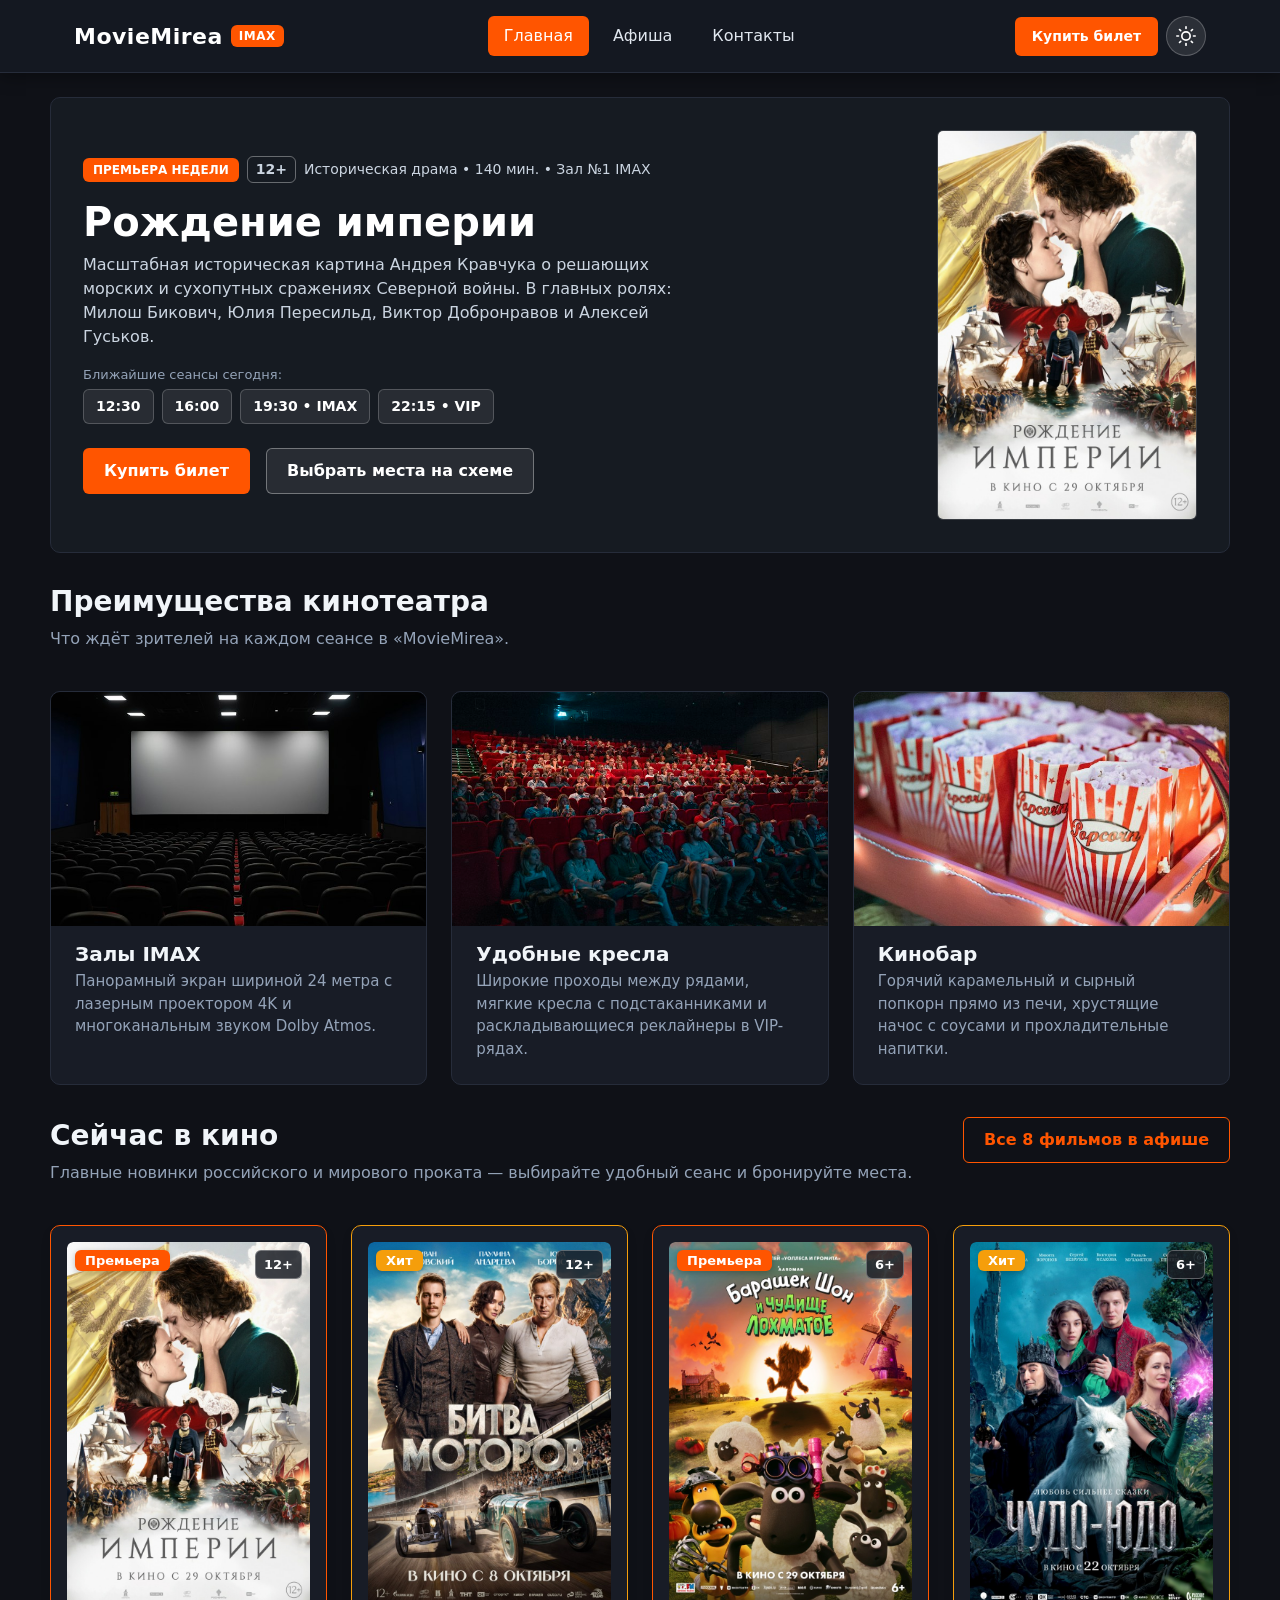
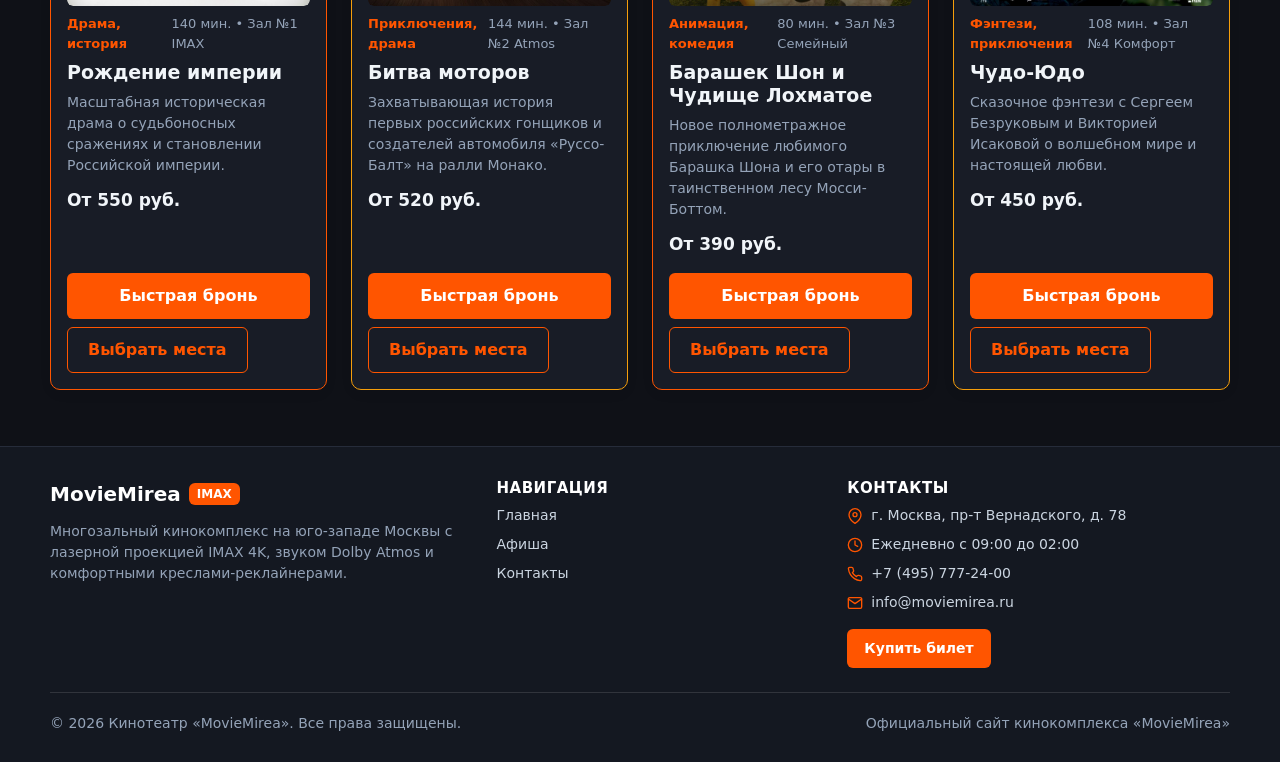
==== commit 72fd831a: "fix: simplify header and footer navigation and remove arrow from scroll-top button" ====
--- a/index.html
+++ b/index.html
@@ -21,7 +21,6 @@
         <ul class="site-nav__list">
           <li class="site-nav__item"><a class="site-nav__link site-nav__link--active" href="index.html">Главная</a></li>
           <li class="site-nav__item"><a class="site-nav__link" href="afisha.html">Афиша</a></li>
-          <li class="site-nav__item"><a class="site-nav__link" href="booking.html">Бронирование</a></li>
           <li class="site-nav__item"><a class="site-nav__link" href="contacts.html">Контакты</a></li>
         </ul>
       </nav>
@@ -271,10 +270,9 @@
         <nav class="site-footer__col" aria-label="Навигация в подвале">
           <h3 class="site-footer__title">Навигация</h3>
           <ul class="site-footer__list">
-            <li class="site-footer__item"><a class="site-footer__link" href="index.html">Главная страница</a></li>
-            <li class="site-footer__item"><a class="site-footer__link" href="afisha.html">Афиша и расписание</a></li>
-            <li class="site-footer__item"><a class="site-footer__link" href="booking.html">Бронирование билетов</a></li>
-            <li class="site-footer__item"><a class="site-footer__link" href="contacts.html">О кинотеатре и контакты</a></li>
+            <li class="site-footer__item"><a class="site-footer__link" href="index.html">Главная</a></li>
+            <li class="site-footer__item"><a class="site-footer__link" href="afisha.html">Афиша</a></li>
+            <li class="site-footer__item"><a class="site-footer__link" href="contacts.html">Контакты</a></li>
           </ul>
         </nav>
 
@@ -323,7 +321,7 @@
   </footer>
 
   <button class="button button--primary scroll-top" type="button" id="scroll-top" hidden aria-label="Наверх">
-    Наверх &uarr;
+    Наверх
   </button>
 
   <dialog class="booking-dialog" id="quick-booking-dialog" aria-labelledby="quick-booking-title">
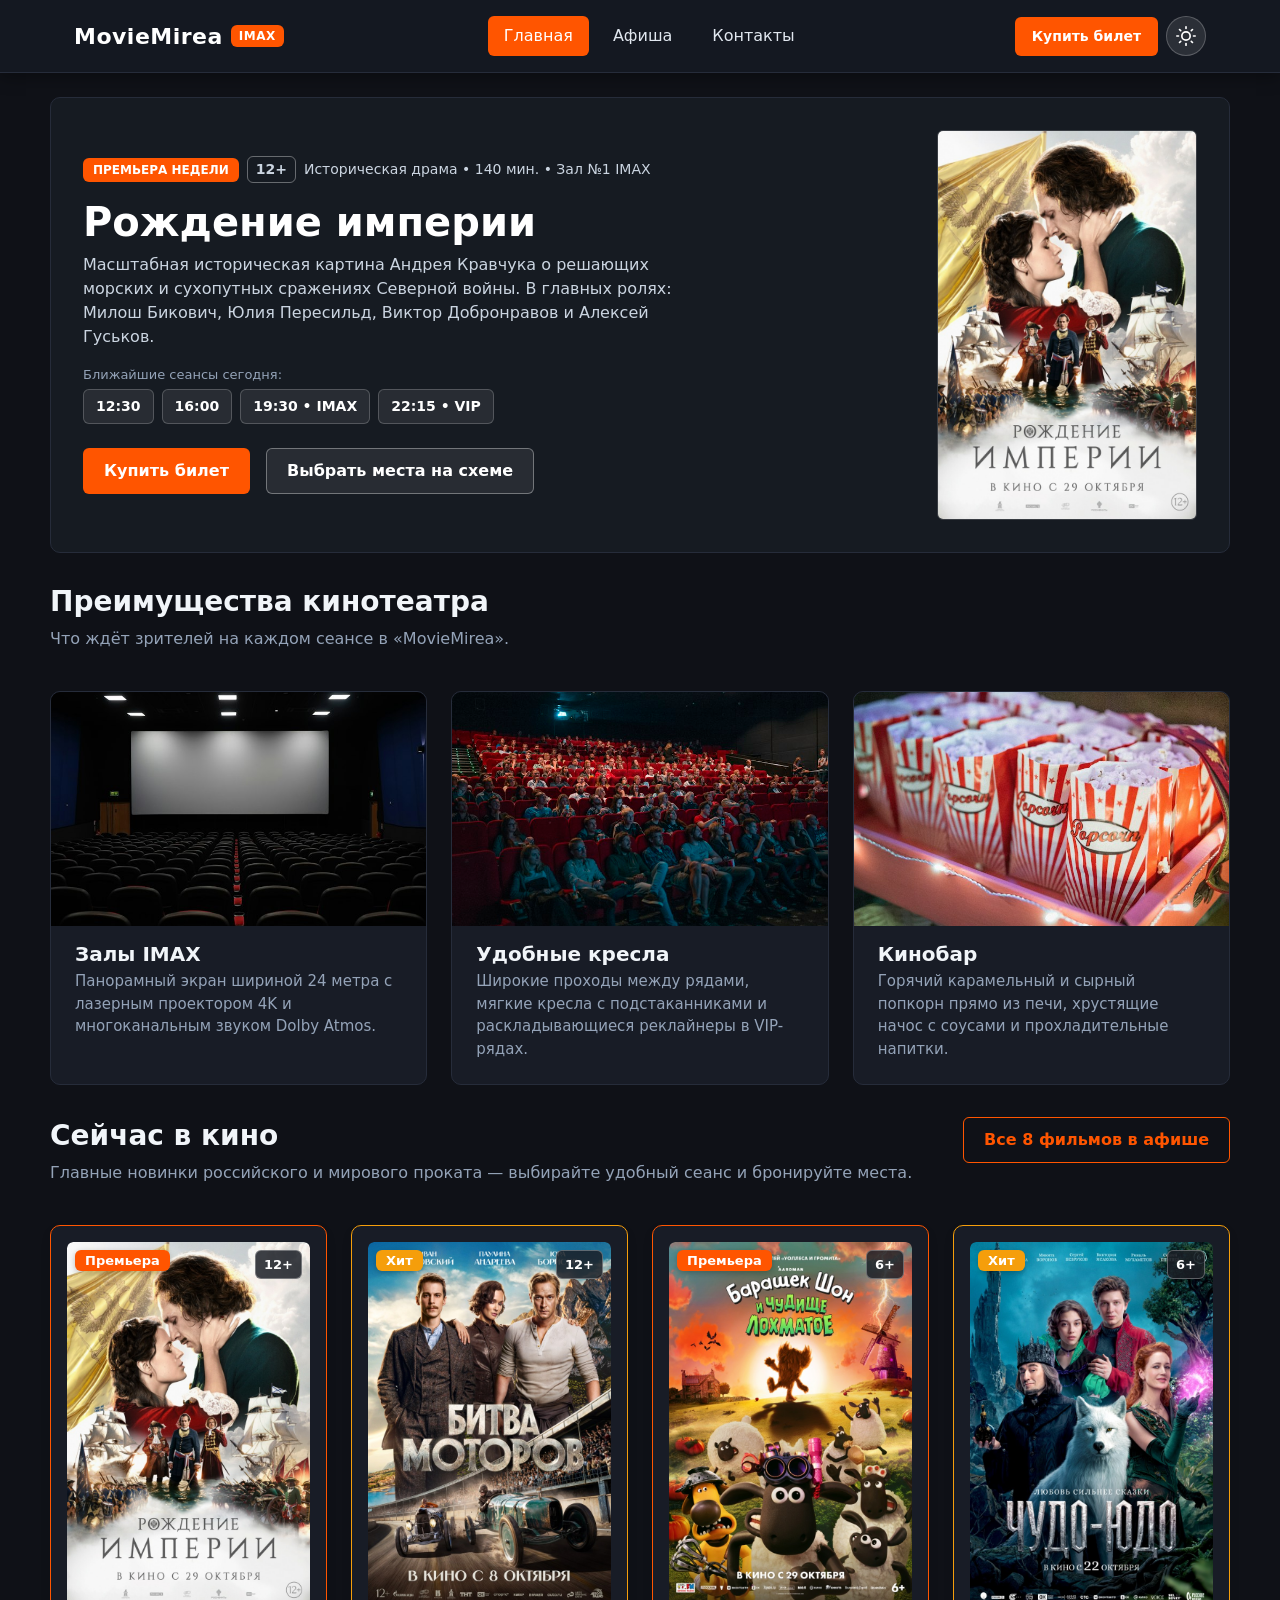
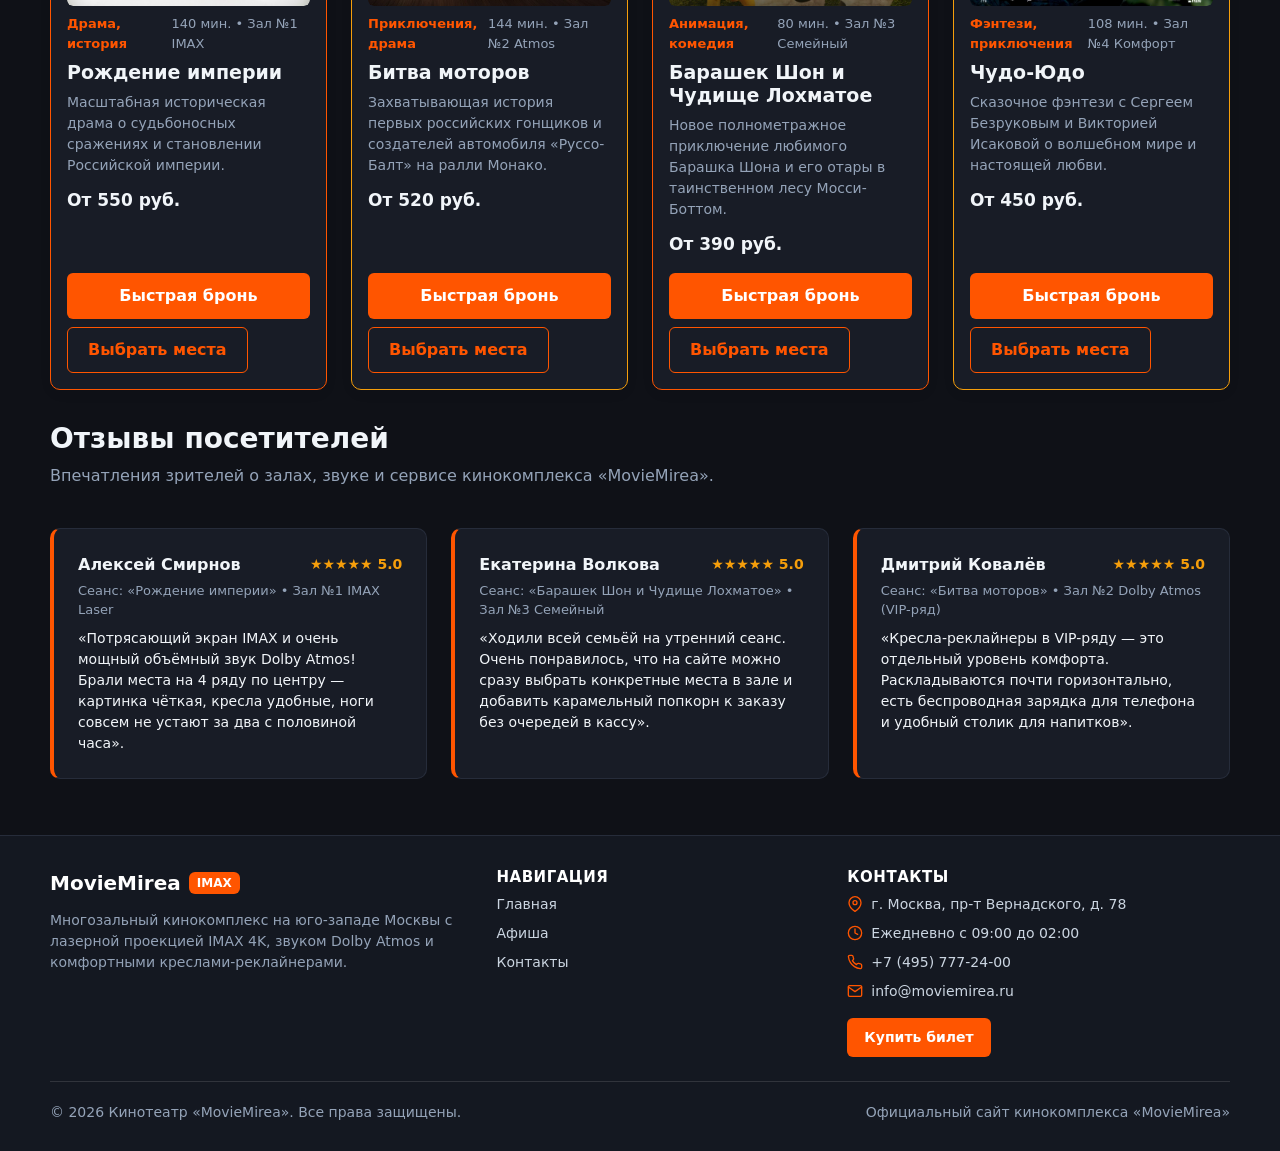
==== commit f971bbc3: "feat: add 5 extra features (FAQ, reviews, price table, live search/sort, cinema bar snacks)" ====
--- a/index.html
+++ b/index.html
@@ -6,8 +6,8 @@
   <meta name="description" content="Главная страница кинотеатра MovieMirea — расписание актуальных сеансов, залы IMAX, комфортные кресла и быстрое бронирование билетов.">
   <title>Главная — Кинотеатр MovieMirea</title>
   <link href="https://cdn.jsdelivr.net/npm/bootstrap@5.3.3/dist/css/bootstrap.min.css" rel="stylesheet">
-  <link rel="stylesheet" href="css/style.css?v=8">
-  <script src="js/main.js?v=8" defer></script>
+  <link rel="stylesheet" href="css/style.css?v=9">
+  <script src="js/main.js?v=9" defer></script>
 </head>
 <body class="page">
   <header class="site-header">
@@ -249,6 +249,50 @@
             </button>
             <a class="button button--secondary" href="booking.html?movie=chudo">Выбрать места</a>
           </div>
+        </article>
+      </div>
+    </section>
+
+    <section class="section reviews" id="reviews">
+      <div class="section__header">
+        <div>
+          <h2 class="section__title">Отзывы посетителей</h2>
+          <p class="section__text">Впечатления зрителей о залах, звуке и сервисе кинокомплекса «MovieMirea».</p>
+        </div>
+      </div>
+
+      <div class="reviews__list">
+        <article class="review-card">
+          <div class="review-card__top">
+            <span class="review-card__author">Алексей Смирнов</span>
+            <span class="review-card__rating" aria-label="Оценка 5 из 5">&#9733;&#9733;&#9733;&#9733;&#9733; 5.0</span>
+          </div>
+          <p class="review-card__meta">Сеанс: «Рождение империи» &bull; Зал №1 IMAX Laser</p>
+          <p class="review-card__text">
+            «Потрясающий экран IMAX и очень мощный объёмный звук Dolby Atmos! Брали места на 4 ряду по центру — картинка чёткая, кресла удобные, ноги совсем не устают за два с половиной часа».
+          </p>
+        </article>
+
+        <article class="review-card">
+          <div class="review-card__top">
+            <span class="review-card__author">Екатерина Волкова</span>
+            <span class="review-card__rating" aria-label="Оценка 5 из 5">&#9733;&#9733;&#9733;&#9733;&#9733; 5.0</span>
+          </div>
+          <p class="review-card__meta">Сеанс: «Барашек Шон и Чудище Лохматое» &bull; Зал №3 Семейный</p>
+          <p class="review-card__text">
+            «Ходили всей семьёй на утренний сеанс. Очень понравилось, что на сайте можно сразу выбрать конкретные места в зале и добавить карамельный попкорн к заказу без очередей в кассу».
+          </p>
+        </article>
+
+        <article class="review-card">
+          <div class="review-card__top">
+            <span class="review-card__author">Дмитрий Ковалёв</span>
+            <span class="review-card__rating" aria-label="Оценка 5 из 5">&#9733;&#9733;&#9733;&#9733;&#9733; 5.0</span>
+          </div>
+          <p class="review-card__meta">Сеанс: «Битва моторов» &bull; Зал №2 Dolby Atmos (VIP-ряд)</p>
+          <p class="review-card__text">
+            «Кресла-реклайнеры в VIP-ряду — это отдельный уровень комфорта. Раскладываются почти горизонтально, есть беспроводная зарядка для телефона и удобный столик для напитков».
+          </p>
         </article>
       </div>
     </section>
--- a/css/style.css
+++ b/css/style.css
@@ -1286,8 +1286,104 @@
 }
 
 /* ===============================
-   14. Таблица цен на билеты
+   14. Таблица цен, отзывы и конструктор кинобара
    =============================== */
+
+.reviews__list {
+  display: grid;
+  grid-template-columns: repeat(3, 1fr);
+  gap: var(--space-lg);
+}
+
+.review-card {
+  display: flex;
+  flex-direction: column;
+  padding: var(--space-lg);
+  background-color: var(--color-surface);
+  border: 1px solid var(--color-border);
+  border-left: 4px solid var(--color-primary);
+  border-radius: var(--radius-md);
+}
+
+.review-card__top {
+  display: flex;
+  justify-content: space-between;
+  align-items: center;
+  gap: var(--space-sm);
+  margin-bottom: 4px;
+}
+
+.review-card__author {
+  font-size: 16px;
+  font-weight: 700;
+  color: var(--color-text);
+}
+
+.review-card__rating {
+  font-size: 14px;
+  font-weight: 700;
+  color: var(--color-warning);
+}
+
+.review-card__meta {
+  margin: 0 0 var(--space-sm);
+  font-size: 13px;
+  color: var(--color-muted);
+}
+
+.review-card__text {
+  margin: 0;
+  font-size: 14px;
+  color: var(--color-text);
+}
+
+.snacks-list {
+  display: flex;
+  flex-direction: column;
+  gap: var(--space-sm);
+}
+
+.snack-option {
+  display: flex;
+  justify-content: space-between;
+  align-items: center;
+  gap: var(--space-md);
+  padding: 10px 14px;
+  background-color: var(--color-surface-alt);
+  border: 1px solid var(--color-border);
+  border-radius: var(--radius-sm);
+  cursor: pointer;
+  transition: border-color 0.2s ease, background-color 0.2s ease;
+}
+
+.snack-option:hover {
+  border-color: var(--color-primary);
+}
+
+.snack-option__left {
+  display: flex;
+  align-items: center;
+  gap: 12px;
+}
+
+.snack-option__title {
+  display: block;
+  font-size: 15px;
+  color: var(--color-text);
+}
+
+.snack-option__desc {
+  display: block;
+  font-size: 12px;
+  color: var(--color-muted);
+}
+
+.snack-option__price {
+  flex-shrink: 0;
+  font-size: 14px;
+  font-weight: 700;
+  color: var(--color-primary);
+}
 
 .table-wrapper {
   overflow-x: auto;
@@ -1301,6 +1397,7 @@
   width: 100%;
   min-width: 580px;
   border-collapse: collapse;
+  color: var(--color-text);
 }
 
 .price-table__caption {
@@ -1315,6 +1412,7 @@
   padding: 12px 16px;
   border: 1px solid var(--color-border);
   text-align: left;
+  color: var(--color-text);
 }
 
 .price-table__cell--head {
@@ -1323,7 +1421,7 @@
 }
 
 .price-table tbody tr:nth-child(even) {
-  background-color: #fafbfe;
+  background-color: rgba(255, 255, 255, 0.02);
 }
 
 .price-table tbody tr:hover {
@@ -1486,6 +1584,7 @@
   .about-cinema,
   .booking-layout,
   .advantages-grid,
+  .reviews__list,
   .contacts-grid,
   .hero,
   .site-footer__grid {
